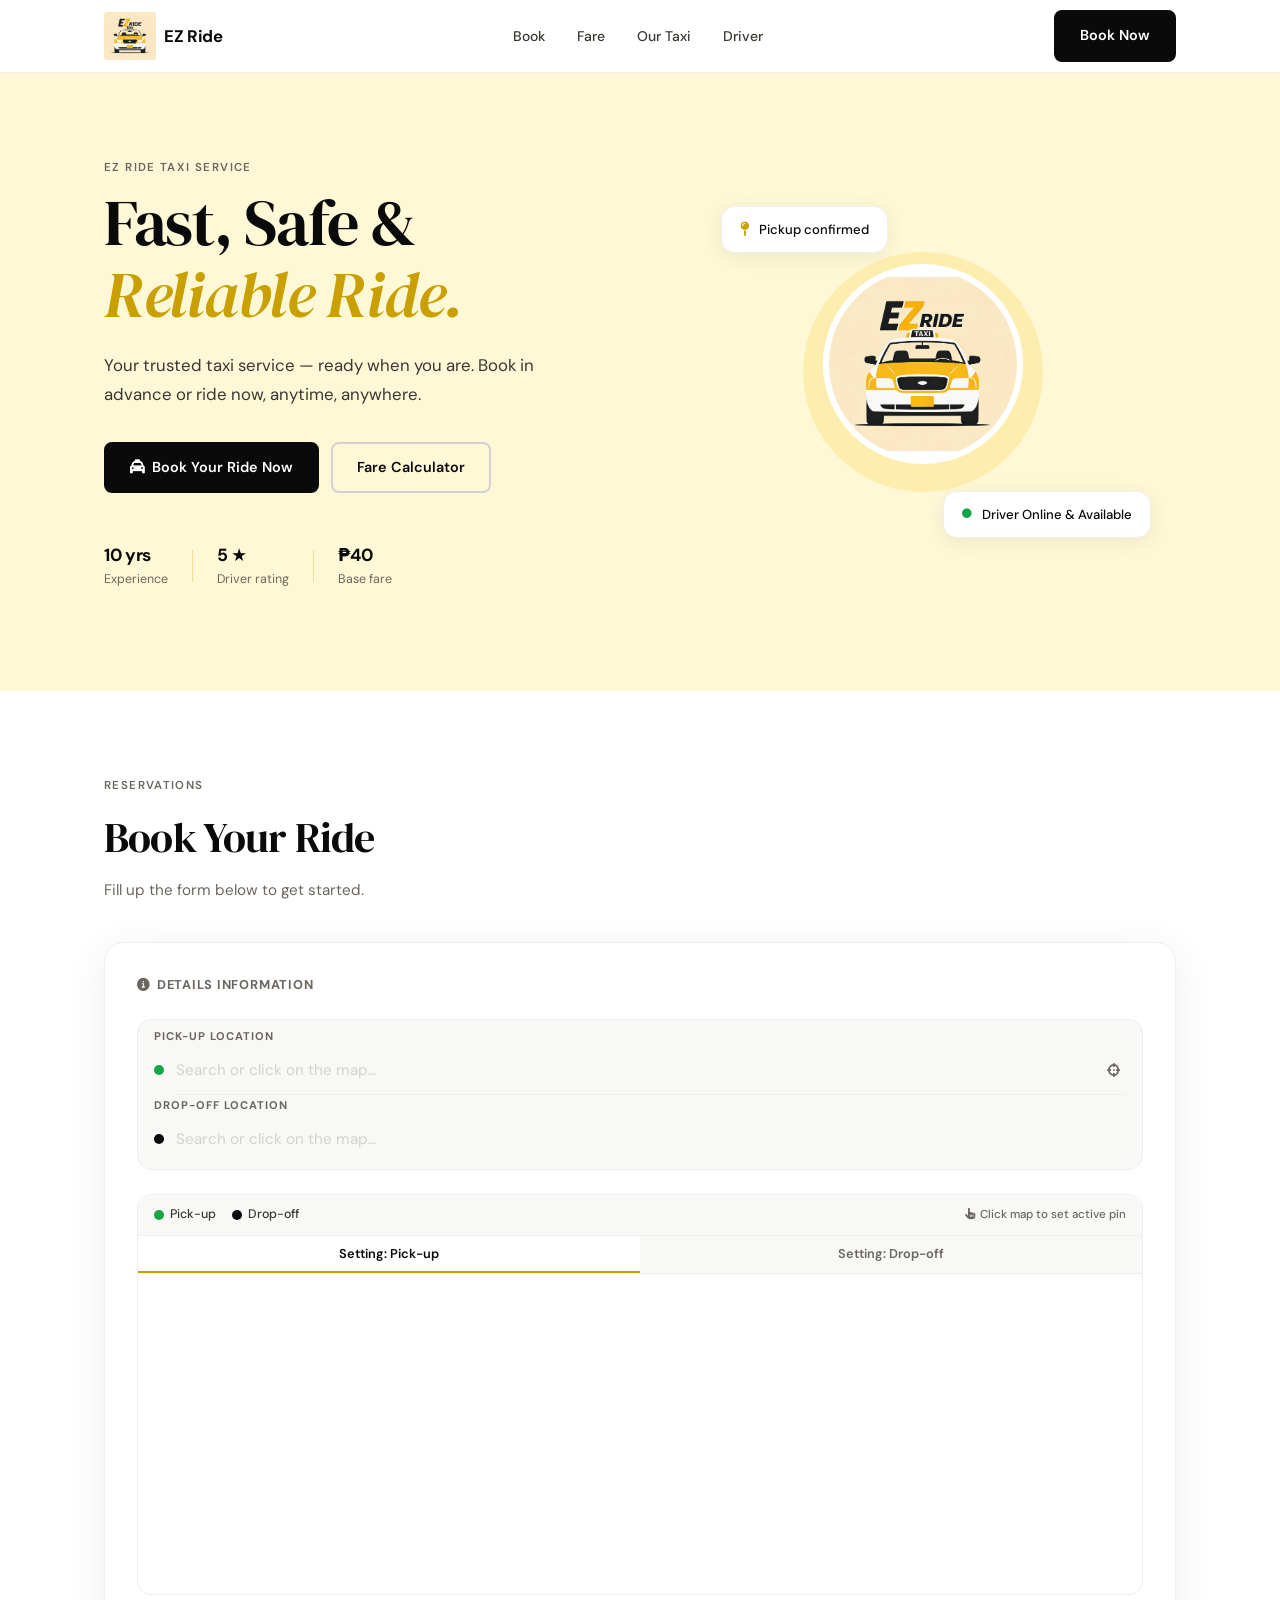
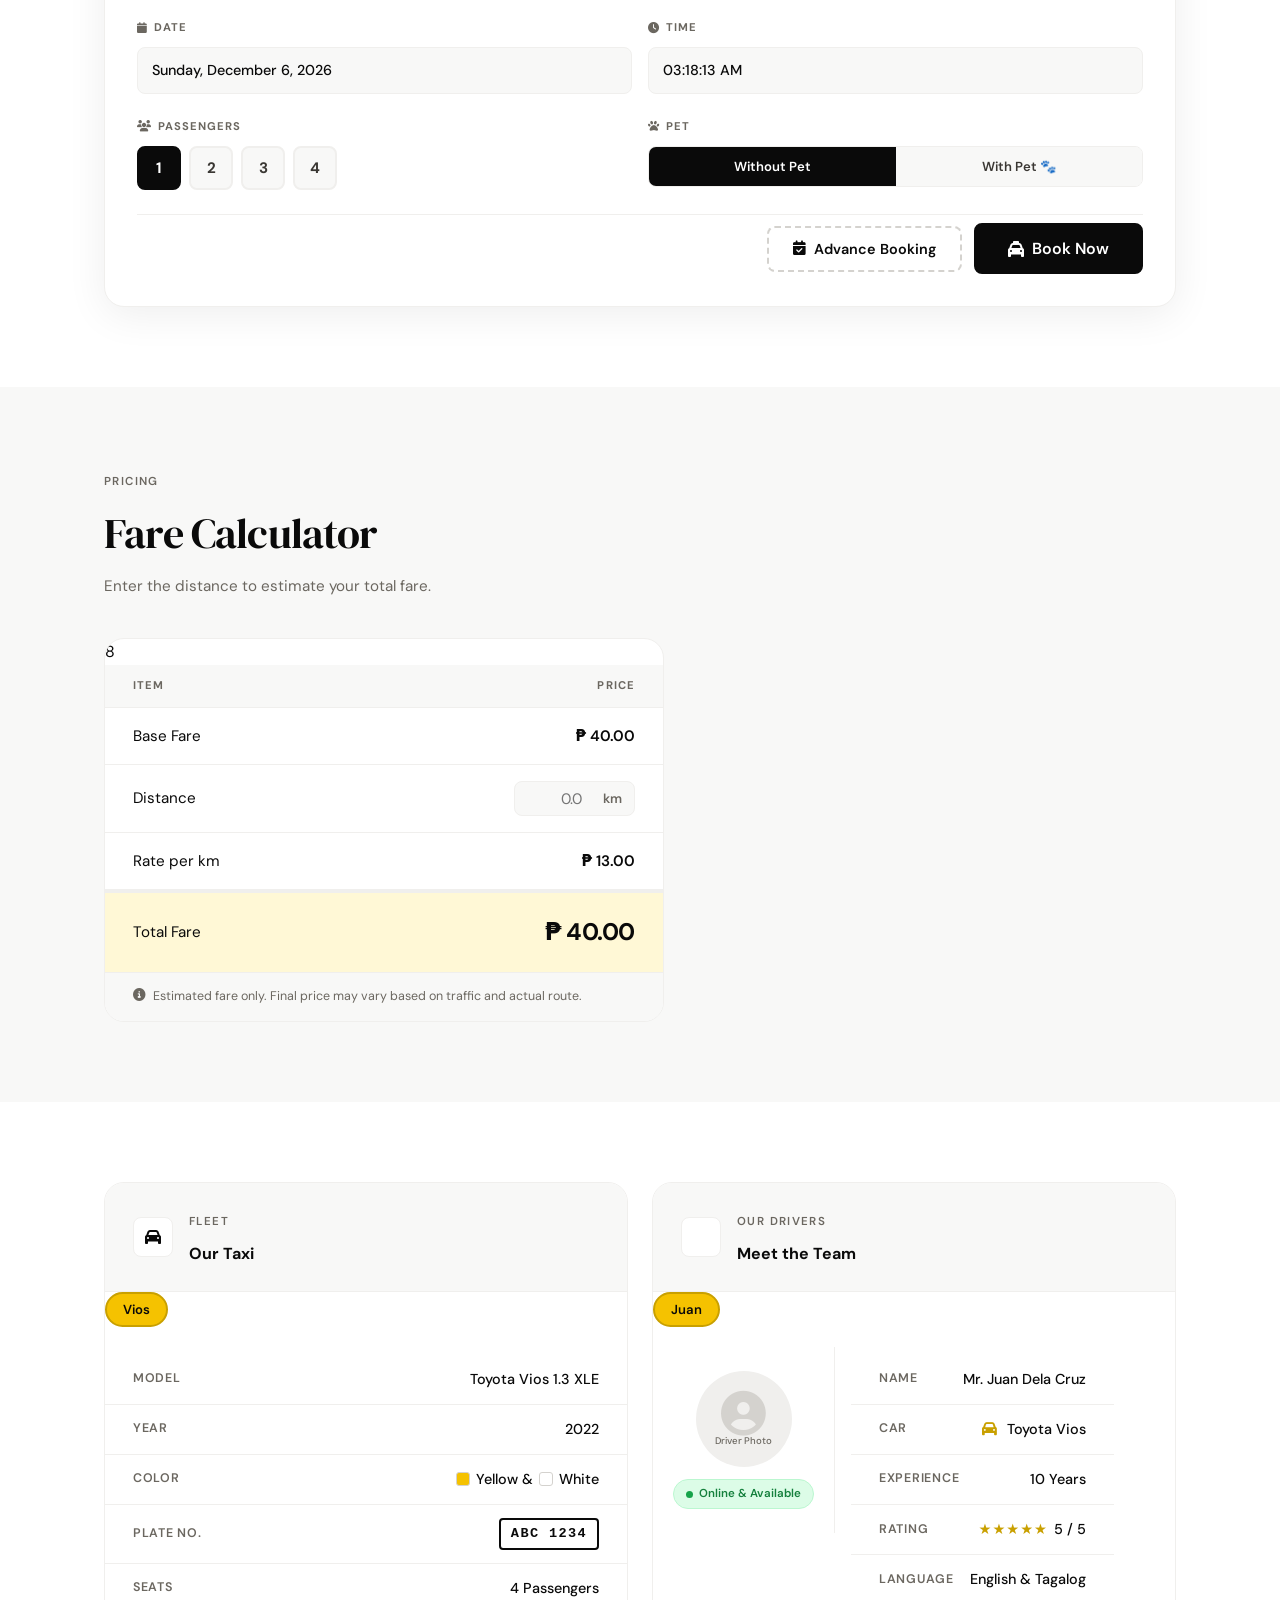
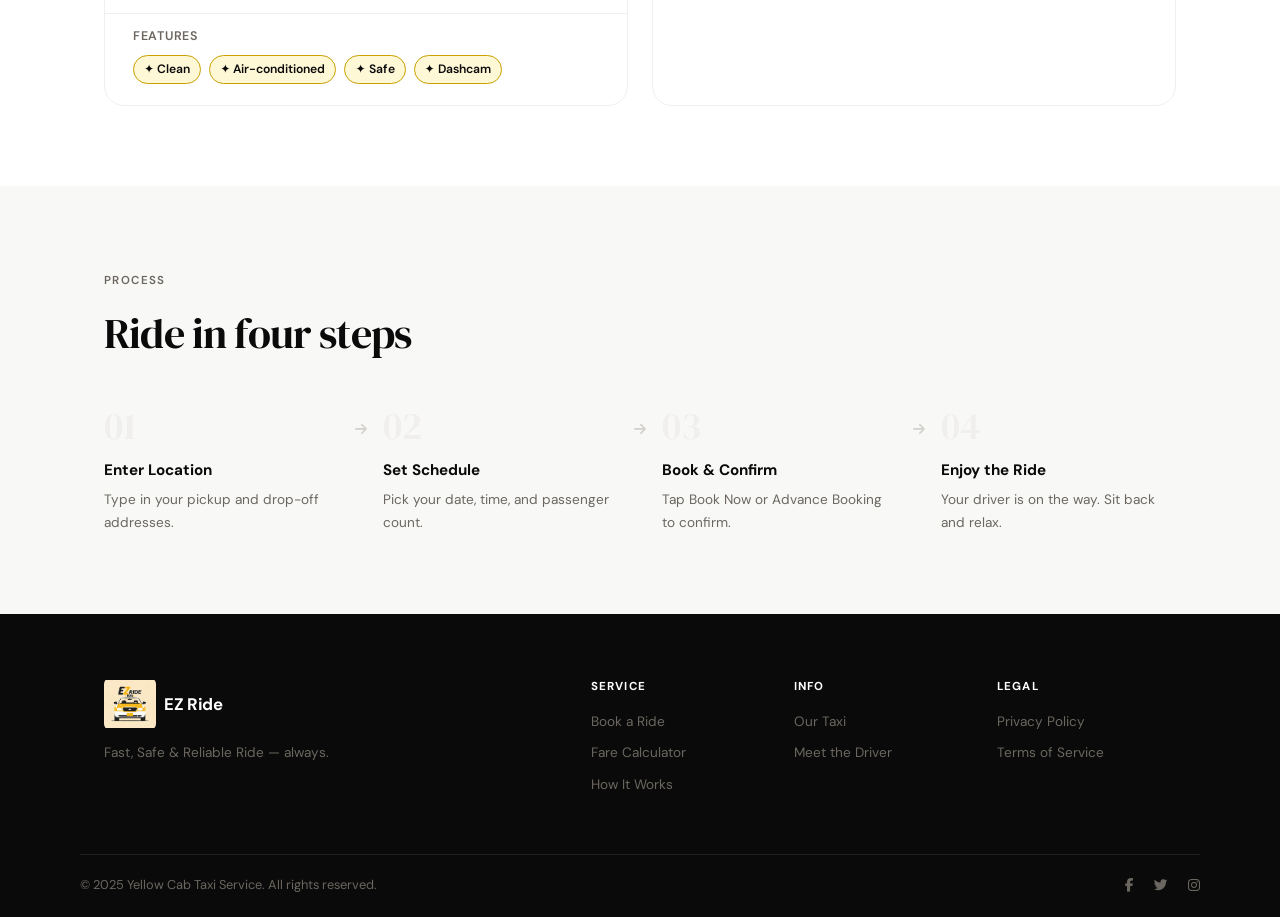
==== index.html @ b4e2dee8 "Initial Commit" ====
<!DOCTYPE html>
<html lang="en">

<head>
  <meta charset="UTF-8" />
  <meta name="viewport" content="width=device-width, initial-scale=1.0" />
  <title>EZ Ride Taxi — Fast, Safe & Reliable</title>
  <link rel="preconnect" href="https://fonts.googleapis.com">
  <link rel="preconnect" href="https://fonts.gstatic.com" crossorigin>
  <link
    href="https://fonts.googleapis.com/css2?family=DM+Sans:ital,opsz,wght@0,9..40,300;0,9..40,400;0,9..40,500;0,9..40,600;1,9..40,300&family=DM+Serif+Display:ital@0;1&display=swap"
    rel="stylesheet">
  <link rel="stylesheet" href="https://cdnjs.cloudflare.com/ajax/libs/font-awesome/6.4.0/css/all.min.css">
  <link rel="stylesheet" href="https://unpkg.com/leaflet@1.9.4/dist/leaflet.css" />
  <link rel="stylesheet" href="style.css">
</head>

<body>

  <!-- NAV -->
  <nav>
    <div class="container nav-wrapper">
      <a href="#" class="logo">
        <img src="logo.jfif" alt="EZ Ride Logo" class="logo-img" />
        EZ Ride
      </a>
      <div class="nav-center">
        <a href="#book">Book</a>
        <a href="#fare">Fare</a>
        <a href="#taxi-info">Our Taxi</a>
        <a href="#driver">Driver</a>
      </div>
      <div class="nav-right">
        <a href="#book" class="cta-btn desktop-only">Book Now</a>
        <button class="hamburger" id="hamburger" aria-label="Open menu">
          <span></span><span></span><span></span>
        </button>
      </div>
    </div>
    <!-- Mobile menu -->
    <div class="mobile-menu" id="mobile-menu">
      <a href="#book" class="mobile-link">Book</a>
      <a href="#fare" class="mobile-link">Fare</a>
      <a href="#taxi-info" class="mobile-link">Our Taxi</a>
      <a href="#driver" class="mobile-link">Driver</a>
      <div class="mobile-menu-actions">
        <a href="#book" class="cta-btn" style="justify-content:center;">Book Now</a>
      </div>
    </div>
  </nav>

  <!-- HERO -->
  <section class="hero">
    <div class="container hero-inner">
      <div class="hero-text">
        <span class="eyebrow">EZ Ride Taxi Service</span>
        <h1>Fast, Safe &amp;<br><em>Reliable Ride.</em></h1>
        <p>Your trusted taxi service — ready when you are. Book in advance or ride now, anytime, anywhere.</p>
        <div class="hero-actions">
          <a href="#book" class="cta-btn"><i class="fas fa-taxi"></i> Book Your Ride Now</a>
          <a href="#fare" class="ghost-btn">Fare Calculator</a>
        </div>
        <div class="hero-stats">
          <div class="stat"><span>10 yrs</span>
            <p>Experience</p>
          </div>
          <div class="stat-divider"></div>
          <div class="stat"><span>5 ★</span>
            <p>Driver rating</p>
          </div>
          <div class="stat-divider"></div>
          <div class="stat"><span>₱40</span>
            <p>Base fare</p>
          </div>
        </div>
      </div>
      <div class="hero-visual" aria-hidden="true">
        <div class="visual-card vc1">
          <i class="fas fa-map-pin"></i>
          <span>Pickup confirmed</span>
        </div>
        <div class="visual-orb"></div>
        <div class="visual-taxi"><img src="logo.jfif" alt="EZ Ride" class="hero-logo-img" /></div>
        <div class="visual-card vc2">
          <i class="fas fa-circle status-online"></i>
          <span>Driver Online &amp; Available</span>
        </div>
      </div>
    </div>
  </section>

  <!-- BOOKING -->
  <section class="booking" id="book">
    <div class="container">
      <div class="section-header">
        <span class="eyebrow">Reservations</span>
        <h2>Book Your Ride</h2>
        <p class="section-sub">Fill up the form below to get started.</p>
      </div>

      <div class="booking-card">
        <div class="booking-form">

          <!-- Location block -->
          <div class="form-block-title"><i class="fas fa-circle-info"></i> Details Information</div>

          <div class="location-inputs">
            <div class="field-group">
              <label>Pick-up Location</label>
              <div class="input-row">
                <span class="dot dot-green"></span>
                <input type="text" id="pickup-input" placeholder="Search or click on the map…" autocomplete="off" />
                <button class="locate-btn" id="locate-me" title="Use my location"><i
                    class="fas fa-crosshairs"></i></button>
              </div>
              <div class="autocomplete-list" id="pickup-suggestions"></div>
            </div>
            <div class="route-line"></div>
            <div class="field-group">
              <label>Drop-off Location</label>
              <div class="input-row">
                <span class="dot dot-black"></span>
                <input type="text" id="dropoff-input" placeholder="Search or click on the map…" autocomplete="off" />
              </div>
              <div class="autocomplete-list" id="dropoff-suggestions"></div>
            </div>
          </div>

          <!-- MAP -->
          <div class="map-wrapper">
            <div class="map-legend">
              <span class="legend-item"><span class="dot dot-green"></span> Pick-up</span>
              <span class="legend-item"><span class="dot dot-black"></span> Drop-off</span>
              <span class="map-hint"><i class="fas fa-hand-pointer"></i> Click map to set active pin</span>
            </div>
            <div class="map-mode-toggle">
              <button class="map-mode active" id="mode-pickup">Setting: Pick-up</button>
              <button class="map-mode" id="mode-dropoff">Setting: Drop-off</button>
            </div>
            <div id="booking-map"></div>
          </div>

          <!-- Date / Time — auto-filled -->
          <div class="form-row">
            <div class="field-group standalone">
              <label><i class="fas fa-calendar"></i> Date</label>
              <div class="datetime-display" id="auto-date">—</div>
            </div>
            <div class="field-group standalone">
              <label><i class="fas fa-clock"></i> Time</label>
              <div class="datetime-display" id="auto-time">—</div>
            </div>
          </div>

          <!-- Passengers & Pet -->
          <div class="form-row">
            <div class="field-group standalone">
              <label><i class="fas fa-users"></i> Passengers</label>
              <div class="passenger-selector">
                <button class="pax-btn active" data-pax="1">1</button>
                <button class="pax-btn" data-pax="2">2</button>
                <button class="pax-btn" data-pax="3">3</button>
                <button class="pax-btn" data-pax="4">4</button>
              </div>
            </div>
            <div class="field-group standalone">
              <label><i class="fas fa-paw"></i> Pet</label>
              <div class="pet-toggle-row">
                <button class="pet-btn active" id="no-pet">Without Pet</button>
                <button class="pet-btn" id="with-pet">With Pet 🐾</button>
              </div>
            </div>
          </div>

          <!-- Actions -->
          <div class="booking-actions">
            <button class="ghost-btn advance-btn"><i class="fas fa-calendar-check"></i> Advance Booking</button>
            <button class="cta-btn cta-wide"><i class="fas fa-taxi"></i> Book Now</button>
          </div>

        </div>
      </div>
    </div>
  </section>

  <!-- FARE CALCULATOR -->
  <section class="fare-section" id="fare">
    <div class="container">
      <div class="section-header">
        <span class="eyebrow">Pricing</span>
        <h2>Fare Calculator</h2>
        <p class="section-sub">Enter the distance to estimate your total fare.</p>
      </div>

      <div class="fare-card">8
        <div class="fare-table">
          <div class="fare-row fare-row-head">
            <span>Item</span>
            <span>Price</span>
          </div>
          <div class="fare-row">
            <span>Base Fare</span>
            <span class="fare-val">₱ 40.00</span>
          </div>
          <div class="fare-row fare-row-input">
            <span>Distance</span>
            <div class="km-input-wrap">
              <input type="number" id="km-input" min="0" step="0.1" placeholder="0.0" />
              <span class="km-label">km</span>
            </div>
          </div>
          <div class="fare-row">
            <span>Rate per km</span>
            <span class="fare-val">₱ 13.00</span>
          </div>
          <div class="fare-divider"></div>
          <div class="fare-row fare-total-row">
            <span>Total Fare</span>
            <span class="fare-total" id="total-fare">₱ 40.00</span>
          </div>
        </div>
        <div class="fare-note">
          <i class="fas fa-circle-info"></i>
          Estimated fare only. Final price may vary based on traffic and actual route.
        </div>
      </div>
    </div>
  </section>

  <!-- TAXI INFO + DRIVER -->
  <section class="taxi-info-section" id="taxi-info">
    <div class="container taxi-info-grid">

      <!-- Vehicle Details -->
      <div class="info-card">
        <div class="info-card-header">
          <div class="info-icon"><i class="fas fa-car"></i></div>
          <div>
            <span class="eyebrow">Fleet</span>
            <h3>Our Taxi</h3>
          </div>
        </div>

        <!-- Car Tabs -->
        <div class="driver-tabs">
          <button class="driver-tab active" data-car="0">Vios</button>
        </div>

        <!-- Car 1: Toyota Vios -->
        <div class="car-panel active" data-carpanel="0">
          <div class="info-list">
            <div class="info-item">
              <span class="info-label">Model</span>
              <span class="info-value">Toyota Vios 1.3 XLE</span>
            </div>
            <div class="info-item">
              <span class="info-label">Year</span>
              <span class="info-value">2022</span>
            </div>
            <div class="info-item">
              <span class="info-label">Color</span>
              <span class="info-value color-row">
                <span class="color-swatch swatch-yellow"></span>Yellow &amp;
                <span class="color-swatch swatch-white"></span>White
              </span>
            </div>
            <div class="info-item">
              <span class="info-label">Plate No.</span>
              <span class="info-value"><span class="plate-badge">ABC 1234</span></span>
            </div>
            <div class="info-item">
              <span class="info-label">Seats</span>
              <span class="info-value">4 Passengers</span>
            </div>
            <div class="info-item info-item-col">
              <span class="info-label">Features</span>
              <div class="tags-row">
                <span class="tag">✦ Clean</span>
                <span class="tag">✦ Air-conditioned</span>
                <span class="tag">✦ Safe</span>
                <span class="tag">✦ Dashcam</span>
              </div>
            </div>
          </div>
        </div>

      </div>

      <!-- Driver Info -->
      <div class="info-card driver-card" id="driver">
        <div class="info-card-header">
          <div class="info-icon"><i class="fas fa-steering-wheel"></i></div>
          <div>
            <span class="eyebrow">Our Drivers</span>
            <h3>Meet the Team</h3>
          </div>
        </div>

        <!-- Driver Tabs -->
        <div class="driver-tabs">
          <button class="driver-tab active" data-driver="0">Juan</button>
        </div>

        <!-- Driver 1: Juan Dela Cruz -->
        <div class="driver-body driver-panel active" data-panel="0">
          <div class="driver-photo-wrap">
            <div class="driver-photo-placeholder">
              <i class="fas fa-user-circle"></i>
              <span>Driver Photo</span>
            </div>
            <div class="driver-status-badge">
              <span class="status-dot"></span> Online &amp; Available
            </div>
          </div>
          <div class="info-list">
            <div class="info-item">
              <span class="info-label">Name</span>
              <span class="info-value">Mr. Juan Dela Cruz</span>
            </div>
            <div class="info-item">
              <span class="info-label">Car</span>
              <span class="info-value"><i class="fas fa-car" style="color:var(--yellow-d);margin-right:5px;"></i>Toyota
                Vios</span>
            </div>
            <div class="info-item">
              <span class="info-label">Experience</span>
              <span class="info-value">10 Years</span>
            </div>
            <div class="info-item">
              <span class="info-label">Rating</span>
              <span class="info-value"><span class="stars">★★★★★</span> 5 / 5</span>
            </div>
            <div class="info-item">
              <span class="info-label">Language</span>
              <span class="info-value">English &amp; Tagalog</span>
            </div>
          </div>
        </div>

      </div>

    </div>
  </section>

  <!-- HOW IT WORKS -->
  <section class="how-it-works" id="how">
    <div class="container">
      <div class="section-header">
        <span class="eyebrow">Process</span>
        <h2>Ride in four steps</h2>
      </div>
      <div class="steps">
        <div class="step">
          <div class="step-num">01</div>
          <h3>Enter Location</h3>
          <p>Type in your pickup and drop-off addresses.</p>
        </div>
        <div class="step-arrow"><i class="fas fa-arrow-right"></i></div>
        <div class="step">
          <div class="step-num">02</div>
          <h3>Set Schedule</h3>
          <p>Pick your date, time, and passenger count.</p>
        </div>
        <div class="step-arrow"><i class="fas fa-arrow-right"></i></div>
        <div class="step">
          <div class="step-num">03</div>
          <h3>Book &amp; Confirm</h3>
          <p>Tap Book Now or Advance Booking to confirm.</p>
        </div>
        <div class="step-arrow"><i class="fas fa-arrow-right"></i></div>
        <div class="step">
          <div class="step-num">04</div>
          <h3>Enjoy the Ride</h3>
          <p>Your driver is on the way. Sit back and relax.</p>
        </div>
      </div>
    </div>
  </section>

  <!-- FOOTER -->
  <footer>
    <div class="container footer-inner">
      <div class="footer-brand">
        <a href="#" class="logo">
          <img src="logo.jfif" alt="EZ Ride Logo" class="logo-img" />
          EZ Ride
        </a>
        <p>Fast, Safe &amp; Reliable Ride — always.</p>
      </div>
      <div class="footer-links">
        <div>
          <h5>Service</h5>
          <a href="#book">Book a Ride</a>
          <a href="#fare">Fare Calculator</a>
          <a href="#how">How It Works</a>
        </div>
        <div>
          <h5>Info</h5>
          <a href="#taxi-info">Our Taxi</a>
          <a href="#driver">Meet the Driver</a>
        </div>
        <div>
          <h5>Legal</h5>
          <a href="#">Privacy Policy</a>
          <a href="#">Terms of Service</a>
        </div>
      </div>
    </div>
    <div class="container footer-bottom">
      <p>© 2025 Yellow Cab Taxi Service. All rights reserved.</p>
      <div class="socials">
        <a href="#"><i class="fab fa-facebook-f"></i></a>
        <a href="#"><i class="fab fa-twitter"></i></a>
        <a href="#"><i class="fab fa-instagram"></i></a>
      </div>
    </div>
  </footer>

  <!-- ADVANCE BOOKING MODAL -->
  <div id="advance-modal" class="modal-overlay" aria-hidden="true">
    <div class="modal-card" role="dialog" aria-modal="true" aria-labelledby="advance-modal-title"
      style="max-width:420px;">
      <button class="modal-close" id="advance-modal-close" aria-label="Close"><i class="fas fa-times"></i></button>

      <div class="modal-header">
        <div class="modal-icon"><i class="fas fa-calendar-check"></i></div>
        <h2 id="advance-modal-title">Advance Booking</h2>
        <p>Choose your preferred date and time</p>
      </div>

      <div class="modal-body" style="gap:16px;">
        <div class="adv-field">
          <label class="adv-label"><i class="fas fa-calendar"></i> Date</label>
          <input type="date" id="adv-date" class="adv-input" />
        </div>
        <div class="adv-field">
          <label class="adv-label"><i class="fas fa-clock"></i> Time</label>
          <input type="time" id="adv-time" class="adv-input" />
        </div>
        <p class="modal-note" style="margin-top:4px;"><i class="fas fa-circle-info"></i> Our team will confirm your
          booking via call or message.</p>
      </div>

      <div style="display:flex;gap:10px;padding:0 28px 28px;">
        <button class="ghost-btn" id="advance-modal-cancel" style="flex:1;justify-content:center;">Cancel</button>
        <button class="cta-btn" id="advance-modal-confirm" style="flex:1;justify-content:center;"><i
            class="fas fa-check"></i> Confirm</button>
      </div>
    </div>
  </div>

  <!-- BOOKING CONFIRMATION MODAL -->
  <div id="booking-modal" class="modal-overlay" aria-hidden="true">
    <div class="modal-card" role="dialog" aria-modal="true" aria-labelledby="modal-title">
      <button class="modal-close" id="modal-close" aria-label="Close"><i class="fas fa-times"></i></button>

      <div class="modal-header">
        <div class="modal-icon"><i class="fas fa-taxi"></i></div>
        <h2 id="modal-title">Booking Confirmed! 🎉</h2>
        <p>Your driver is on the way</p>
      </div>

      <div class="modal-body">
        <div class="modal-route">
          <div class="modal-loc">
            <span class="dot dot-green"></span>
            <div>
              <span class="modal-loc-label">Pick-up</span>
              <span class="modal-loc-val" id="modal-pickup">—</span>
            </div>
          </div>
          <div class="modal-route-line"></div>
          <div class="modal-loc">
            <span class="dot dot-black"></span>
            <div>
              <span class="modal-loc-label">Drop-off</span>
              <span class="modal-loc-val" id="modal-dropoff">—</span>
            </div>
          </div>
        </div>

        <div class="modal-stats">
          <div class="modal-stat">
            <i class="fas fa-calendar"></i>
            <div>
              <span class="modal-stat-label">Date &amp; Time</span>
              <span class="modal-stat-val" id="modal-datetime">—</span>
            </div>
          </div>
          <div class="modal-stat">
            <i class="fas fa-road"></i>
            <div>
              <span class="modal-stat-label">Distance</span>
              <span class="modal-stat-val" id="modal-distance">—</span>
            </div>
          </div>
          <div class="modal-stat">
            <i class="fas fa-clock"></i>
            <div>
              <span class="modal-stat-label">Est. Duration</span>
              <span class="modal-stat-val" id="modal-duration">—</span>
            </div>
          </div>
        </div>

        <div class="modal-fare-box">
          <div class="modal-fare-breakdown">
            <div class="modal-fare-row">
              <span>Base Fare</span>
              <span>₱ 40.00</span>
            </div>
            <div class="modal-fare-row">
              <span>Distance Charge</span>
              <span id="modal-dist-charge">₱ 0.00</span>
            </div>
          </div>
          <div class="modal-fare-total-row">
            <span>Total Estimated Fare</span>
            <span id="modal-total">₱ 40.00</span>
          </div>
        </div>

        <!-- Driver Info -->
        <div class="modal-driver">
          <div class="modal-driver-photo">
            <i class="fas fa-user-circle"></i>
          </div>
          <div class="modal-driver-info">
            <span class="modal-driver-badge"><span class="status-dot"></span> On the way</span>
            <span class="modal-driver-name">Mr. Juan Dela Cruz</span>
            <span class="modal-driver-sub">
              <i class="fas fa-car"></i> Toyota Vios &nbsp;·&nbsp;
              <span class="plate-badge" style="font-size:0.72rem;padding:2px 7px;">ABC 1234</span>
            </span>
            <span class="modal-driver-sub"><span class="stars" style="font-size:0.8rem;">★★★★★</span> 5.0 &nbsp;·&nbsp;
              10 yrs experience</span>
          </div>
        </div>

        <!-- Payment Method -->
        <div class="payment-section">
          <span class="adv-label"><i class="fas fa-wallet"></i> Payment Method</span>
          <div class="payment-toggle">
            <button class="pay-btn active" id="pay-cash">
              <i class="fas fa-money-bill-wave"></i> Cash
            </button>
            <button class="pay-btn" id="pay-gcash">
              <p>GCash</p>
            </button>
          </div>

          <!-- Cash info -->
          <div class="payment-info" id="cash-info">
            <i class="fas fa-circle-info"></i>
            Please prepare the exact amount. Pay your driver upon arrival.
          </div>

          <!-- GCash QR -->
          <div class="payment-info gcash-info" id="gcash-info" style="display:none;">
            <div class="qr-wrapper">
              <div class="qr-header">
                <span class="qr-title">Scan to Pay</span>
              </div>
              <!-- Demo QR Code using QR Server API -->
              <img
                src="https://api.qrserver.com/v1/create-qr-code/?size=180x180&data=https://gcash.com/pay/ezride-demo&color=0d5bdd&bgcolor=ffffff&qzone=1"
                alt="GCash QR Code" class="qr-img" />
              <div class="qr-details">
                <span class="qr-name">EZ Ride Taxi</span>
                <span class="qr-number">09XX XXX XXXX</span>
                <span class="qr-amount" id="qr-amount">₱ 40.00</span>
              </div>
              <p class="qr-note">This is a demo QR code for presentation purposes only.</p>
            </div>
          </div>
        </div>

        <p class="modal-note"><i class="fas fa-circle-info"></i> Final fare may vary based on actual route and traffic
          conditions.</p>
      </div>

      <button class="cta-btn cta-wide modal-ok-btn" id="modal-ok">Got it, thanks! <i class="fas fa-check"></i></button>
    </div>
  </div>

  <script src="https://unpkg.com/leaflet@1.9.4/dist/leaflet.js"></script>
  <script src="script.js"></script>
</body>

</html>
---- style.css ----
/* ===========================
   RESET & BASE
   =========================== */
*, *::before, *::after {
  box-sizing: border-box;
  margin: 0;
  padding: 0;
}

:root {
  --black:    #0a0a0a;
  --white:    #ffffff;
  --yellow:   #f5c200;
  --yellow-l: #fff8d6;
  --yellow-d: #c9a000;
  --gray-50:  #f8f8f7;
  --gray-100: #f0efed;
  --gray-300: #d4d2ce;
  --gray-500: #6b6760;
  --gray-700: #3a3733;
  --green:    #16a34a;

  --radius-sm: 8px;
  --radius-md: 14px;
  --radius-lg: 20px;

  --font-display: 'DM Serif Display', Georgia, serif;
  --font-body:    'DM Sans', system-ui, sans-serif;
}

html { scroll-behavior: smooth; }

body {
  font-family: var(--font-body);
  background: var(--white);
  color: var(--black);
  line-height: 1.6;
  font-size: 16px;
  -webkit-font-smoothing: antialiased;
}

.container {
  max-width: 1120px;
  margin: 0 auto;
  padding: 0 24px;
}

a { text-decoration: none; }

/* ===========================
   SHARED
   =========================== */
.eyebrow {
  display: inline-block;
  font-size: 0.72rem;
  font-weight: 600;
  letter-spacing: 0.12em;
  text-transform: uppercase;
  color: var(--gray-500);
  margin-bottom: 10px;
}

.section-header {
  margin-bottom: 40px;
}
.section-header h2 {
  font-family: var(--font-display);
  font-size: clamp(1.8rem, 3.5vw, 2.6rem);
  font-weight: 400;
  letter-spacing: -0.02em;
  color: var(--black);
}
.section-sub {
  font-size: 0.95rem;
  color: var(--gray-500);
  margin-top: 6px;
}

/* ===========================
   BUTTONS
   =========================== */
.cta-btn {
  display: inline-flex;
  align-items: center;
  gap: 8px;
  padding: 12px 24px;
  background: var(--black);
  color: var(--white);
  border: 2px solid var(--black);
  border-radius: var(--radius-sm);
  font-family: var(--font-body);
  font-size: 0.9rem;
  font-weight: 600;
  cursor: pointer;
  transition: background 0.2s, color 0.2s, transform 0.15s;
  text-decoration: none;
}
.cta-btn:hover {
  background: var(--yellow);
  border-color: var(--yellow);
  color: var(--black);
  transform: translateY(-1px);
}

.ghost-btn {
  display: inline-flex;
  align-items: center;
  gap: 8px;
  padding: 12px 24px;
  background: transparent;
  color: var(--black);
  border: 2px solid var(--gray-300);
  border-radius: var(--radius-sm);
  font-family: var(--font-body);
  font-size: 0.9rem;
  font-weight: 600;
  cursor: pointer;
  transition: border-color 0.2s, transform 0.15s, background 0.2s;
  text-decoration: none;
}
.ghost-btn:hover {
  border-color: var(--black);
  background: var(--gray-50);
  transform: translateY(-1px);
}

.link-btn {
  color: var(--gray-700);
  font-size: 0.9rem;
  font-weight: 500;
  transition: color 0.2s;
  text-decoration: none;
}
.link-btn:hover { color: var(--black); }

/* ===========================
   NAV
   =========================== */
nav {
  position: sticky;
  top: 0;
  z-index: 100;
  background: rgba(255,255,255,0.94);
  backdrop-filter: blur(12px);
  -webkit-backdrop-filter: blur(12px);
  border-bottom: 1px solid var(--gray-100);
}

.nav-wrapper {
  display: flex;
  align-items: center;
  justify-content: space-between;
  height: 72px;
}

.logo {
  display: flex;
  align-items: center;
  gap: 8px;
  font-family: var(--font-body);
  font-size: 1.05rem;
  font-weight: 700;
  color: var(--black);
  letter-spacing: -0.02em;
  text-decoration: none;
}
.hero-logo-img {
  width: 170px;
  height: 170px;
  object-fit: contain;
  border-radius: 50%;
  background: #fff;
  padding: 6px;
}
@media (min-width: 900px) {
  .hero-logo-img {
    width: 200px;
    height: 200px;
  }
}
.logo-img {
  width: 52px;
  height: 52px;
  object-fit: contain;
  border-radius: 6px;
}
.logo-cab { font-size: 1.3rem; line-height: 1; }

.nav-center {
  display: none;
  gap: 32px;
}
@media (min-width: 768px) { .nav-center { display: flex; } }

.nav-center a {
  color: var(--gray-700);
  font-size: 0.875rem;
  font-weight: 500;
  transition: color 0.2s;
  text-decoration: none;
}
.nav-center a:hover { color: var(--black); }

.nav-right {
  display: flex;
  align-items: center;
  gap: 16px;
}

/* Hide desktop-only links on small screens */
@media (max-width: 767px) {
  .desktop-only { display: none; }
}

/* Hamburger button */
.hamburger {
  display: none;
  flex-direction: column;
  justify-content: center;
  align-items: center;
  gap: 5px;
  width: 40px;
  height: 40px;
  background: transparent;
  border: 1px solid var(--gray-100);
  border-radius: var(--radius-sm);
  cursor: pointer;
  padding: 0;
  transition: background 0.2s;
}
.hamburger:hover { background: var(--gray-50); }
.hamburger span {
  display: block;
  width: 20px;
  height: 2px;
  background: var(--black);
  border-radius: 2px;
  transition: transform 0.25s, opacity 0.25s;
  transform-origin: center;
}
/* X state */
.hamburger.open span:nth-child(1) { transform: translateY(7px) rotate(45deg); }
.hamburger.open span:nth-child(2) { opacity: 0; transform: scaleX(0); }
.hamburger.open span:nth-child(3) { transform: translateY(-7px) rotate(-45deg); }

@media (max-width: 767px) { .hamburger { display: flex; } }

/* Mobile menu dropdown */
.mobile-menu {
  display: none;
  flex-direction: column;
  background: var(--white);
  border-top: 1px solid var(--gray-100);
  padding: 8px 0 16px;
  box-shadow: 0 8px 24px rgba(0,0,0,0.08);
}
.mobile-menu.open { display: flex; }

.mobile-link {
  padding: 14px 24px;
  font-size: 1rem;
  font-weight: 500;
  color: var(--gray-700);
  text-decoration: none;
  border-bottom: 1px solid var(--gray-100);
  transition: background 0.15s, color 0.15s;
}
.mobile-link:last-of-type { border-bottom: none; }
.mobile-link:hover { background: var(--gray-50); color: var(--black); }

.mobile-menu-actions {
  display: flex;
  flex-direction: column;
  gap: 10px;
  padding: 16px 24px 0;
}

/* ===========================
   HERO
   =========================== */
.hero {
  background: var(--yellow-l);
  padding: 80px 0 100px;
  overflow: hidden;
}

.hero-inner {
  display: grid;
  grid-template-columns: 1fr;
  gap: 60px;
  align-items: center;
}
@media (min-width: 900px) { .hero-inner { grid-template-columns: 1fr 1fr; } }

.hero-text h1 {
  font-family: var(--font-display);
  font-size: clamp(2.4rem, 5vw, 4rem);
  font-weight: 400;
  line-height: 1.12;
  color: var(--black);
  margin-bottom: 20px;
  letter-spacing: -0.02em;
}
.hero-text h1 em {
  font-style: italic;
  color: var(--yellow-d);
}

.hero-text p {
  font-size: 1.05rem;
  color: var(--gray-700);
  max-width: 440px;
  margin-bottom: 32px;
  line-height: 1.75;
}

.hero-actions {
  display: flex;
  gap: 12px;
  flex-wrap: wrap;
  margin-bottom: 48px;
}

.hero-stats {
  display: flex;
  align-items: center;
  gap: 24px;
}
.stat span {
  display: block;
  font-size: 1.1rem;
  font-weight: 700;
  color: var(--black);
  letter-spacing: -0.02em;
}
.stat p { font-size: 0.78rem; color: var(--gray-500); margin: 0; }
.stat-divider { width: 1px; height: 32px; background: var(--yellow-d); opacity: 0.3; }

/* Hero visual */
.hero-visual {
  display: flex;
  align-items: center;
  justify-content: center;
  position: relative;
  height: 220px;
  margin-top: 16px;
}
@media (min-width: 900px) {
  .hero-visual {
    display: block;
    height: 380px;
    margin-top: 0;
  }
}

/* Hide the floating cards on mobile, show on desktop */
.visual-card {
  display: none;
}
@media (min-width: 900px) {
  .visual-card {
    display: flex;
    position: absolute;
    background: var(--white);
    border: 1px solid var(--gray-100);
    border-radius: var(--radius-md);
    padding: 12px 18px;
    align-items: center;
    gap: 10px;
    font-size: 0.82rem;
    font-weight: 500;
    color: var(--black);
    box-shadow: 0 4px 20px rgba(0,0,0,0.07);
    animation: float 3s ease-in-out infinite alternate;
  }
}

.visual-orb {
  position: absolute;
  top: 50%; left: 50%;
  transform: translate(-50%, -50%);
  width: 200px; height: 200px;
  background: var(--yellow);
  opacity: 0.18;
  border-radius: 50%;
}
@media (min-width: 900px) {
  .visual-orb { width: 240px; height: 240px; }
}

.visual-taxi {
  position: absolute;
  top: 50%; left: 50%;
  transform: translate(-50%, -50%);
  font-size: 6rem;
  line-height: 1;
  z-index: 1;
}
.visual-card i { color: var(--yellow-d); font-size: 0.9rem; }
.status-online { color: var(--green) !important; font-size: 0.6rem !important; }

.vc1 { top: 24px; left: 10%; animation-delay: 0s; }
.vc2 { bottom: 24px; right: 5%; animation-delay: 1.5s; }

@keyframes float {
  from { transform: translateY(0); }
  to   { transform: translateY(-10px); }
}

/* ===========================
   BOOKING
   =========================== */
.booking { padding: 80px 0; }

.booking-card {
  background: var(--white);
  border: 1px solid var(--gray-100);
  border-radius: var(--radius-lg);
  box-shadow: 0 8px 40px rgba(0,0,0,0.07);
  overflow: hidden;
}

.booking-form {
  padding: 32px;
  display: flex;
  flex-direction: column;
  gap: 24px;
}

.form-block-title {
  font-size: 0.8rem;
  font-weight: 700;
  letter-spacing: 0.06em;
  text-transform: uppercase;
  color: var(--gray-500);
  display: flex;
  align-items: center;
  gap: 6px;
}

/* Location grouped input */
.location-inputs {
  background: var(--gray-50);
  border: 1px solid var(--gray-100);
  border-radius: var(--radius-md);
  padding: 8px 16px;
}

.field-group label {
  display: flex;
  align-items: center;
  gap: 6px;
  font-size: 0.7rem;
  font-weight: 700;
  letter-spacing: 0.09em;
  text-transform: uppercase;
  color: var(--gray-500);
  margin-bottom: 2px;
}

.input-row {
  display: flex;
  align-items: center;
  gap: 12px;
}

.dot {
  width: 10px; height: 10px;
  border-radius: 50%;
  flex-shrink: 0;
}
.dot-green  { background: var(--green); }
.dot-black  { background: var(--black); }

.location-inputs input {
  width: 100%;
  background: transparent;
  border: none;
  outline: none;
  font-family: var(--font-body);
  font-size: 0.95rem;
  color: var(--black);
  padding: 12px 0;
}
.location-inputs input::placeholder { color: var(--gray-300); }

.route-line {
  height: 1px;
  background: var(--gray-100);
  margin: 2px 0 2px 22px;
}

/* Locate me button */
.locate-btn {
  background: transparent;
  border: none;
  color: var(--gray-500);
  cursor: pointer;
  padding: 6px;
  border-radius: var(--radius-sm);
  transition: color 0.2s, background 0.2s;
  flex-shrink: 0;
}
.locate-btn:hover { color: var(--black); background: var(--gray-100); }

/* Autocomplete */
.autocomplete-list {
  position: relative;
  z-index: 999;
}
.autocomplete-list .suggestion {
  padding: 10px 16px 10px 36px;
  font-size: 0.85rem;
  color: var(--black);
  cursor: pointer;
  border-top: 1px solid var(--gray-100);
  background: var(--white);
  transition: background 0.15s;
}
.autocomplete-list .suggestion:hover { background: var(--yellow-l); }
.autocomplete-list .suggestion i {
  margin-right: 8px;
  color: var(--gray-500);
}

/* Map wrapper */
.map-wrapper {
  border: 1px solid var(--gray-100);
  border-radius: var(--radius-md);
  overflow: hidden;
}

.map-legend {
  display: flex;
  align-items: center;
  gap: 16px;
  padding: 10px 16px;
  background: var(--gray-50);
  border-bottom: 1px solid var(--gray-100);
  font-size: 0.78rem;
  font-weight: 500;
  color: var(--gray-700);
  flex-wrap: wrap;
}
.legend-item {
  display: flex;
  align-items: center;
  gap: 6px;
}
.map-hint {
  margin-left: auto;
  font-size: 0.72rem;
  color: var(--gray-500);
  display: flex;
  align-items: center;
  gap: 5px;
}

.map-mode-toggle {
  display: flex;
  background: var(--gray-50);
  border-bottom: 1px solid var(--gray-100);
}
.map-mode {
  flex: 1;
  padding: 9px 12px;
  border: none;
  background: transparent;
  font-family: var(--font-body);
  font-size: 0.8rem;
  font-weight: 600;
  color: var(--gray-500);
  cursor: pointer;
  transition: all 0.2s;
  border-bottom: 2px solid transparent;
}
.map-mode.active {
  color: var(--black);
  border-bottom-color: var(--yellow-d);
  background: var(--white);
}

#booking-map {
  height: 320px;
  width: 100%;
}

/* Leaflet popup tweak */
.leaflet-popup-content-wrapper {
  border-radius: var(--radius-sm) !important;
  font-family: var(--font-body) !important;
  font-size: 0.82rem !important;
  box-shadow: 0 4px 20px rgba(0,0,0,0.12) !important;
}
.leaflet-popup-tip { display: none; }

/* Form row (date/time, passengers) */
.form-row {
  display: grid;
  grid-template-columns: 1fr 1fr;
  gap: 16px;
}
@media (max-width: 560px) { .form-row { grid-template-columns: 1fr; } }

.field-group.standalone {
  display: flex;
  flex-direction: column;
  gap: 8px;
}
.field-group.standalone label {
  font-size: 0.7rem;
  font-weight: 700;
  letter-spacing: 0.09em;
  text-transform: uppercase;
  color: var(--gray-500);
  display: flex;
  align-items: center;
  gap: 6px;
}
.field-group.standalone input {
  padding: 11px 14px;
  border: 1px solid var(--gray-100);
  border-radius: var(--radius-sm);
  font-family: var(--font-body);
  font-size: 0.9rem;
  color: var(--black);
  background: var(--gray-50);
  outline: none;
  transition: border-color 0.2s, box-shadow 0.2s;
}
.field-group.standalone input:focus {
  border-color: var(--yellow-d);
  box-shadow: 0 0 0 3px rgba(245,194,0,0.15);
}

/* Time + AM/PM */
.time-row {
  display: flex;
  gap: 8px;
  align-items: center;
}
.time-row input { flex: 1; }

.ampm-toggle {
  display: flex;
  border: 1px solid var(--gray-100);
  border-radius: var(--radius-sm);
  overflow: hidden;
}
.ampm {
  padding: 11px 12px;
  border: none;
  background: var(--gray-50);
  color: var(--gray-500);
  font-family: var(--font-body);
  font-size: 0.78rem;
  font-weight: 600;
  cursor: pointer;
  transition: background 0.2s, color 0.2s;
}
.ampm.active {
  background: var(--black);
  color: var(--white);
}

/* Passenger selector */
.passenger-selector {
  display: flex;
  gap: 8px;
}
.pax-btn {
  width: 44px; height: 44px;
  border: 2px solid var(--gray-100);
  border-radius: var(--radius-sm);
  background: var(--gray-50);
  color: var(--gray-700);
  font-family: var(--font-body);
  font-weight: 700;
  font-size: 0.95rem;
  cursor: pointer;
  transition: all 0.2s;
}
.pax-btn:hover { border-color: var(--yellow-d); }
.pax-btn.active {
  background: var(--black);
  border-color: var(--black);
  color: var(--white);
}

/* Pet toggle */
.pet-toggle-row {
  display: flex;
  border: 1px solid var(--gray-100);
  border-radius: var(--radius-sm);
  overflow: hidden;
}
.pet-btn {
  flex: 1;
  padding: 11px 12px;
  border: none;
  background: var(--gray-50);
  color: var(--gray-700);
  font-family: var(--font-body);
  font-size: 0.82rem;
  font-weight: 600;
  cursor: pointer;
  transition: background 0.2s, color 0.2s;
  white-space: nowrap;
}
.pet-btn.active {
  background: var(--black);
  color: var(--white);
}

/* Booking actions */
.booking-actions {
  display: flex;
  flex-direction: column;
  gap: 12px;
  padding-top: 8px;
  border-top: 1px solid var(--gray-100);
}
@media (min-width: 560px) {
  .booking-actions {
    flex-direction: row;
    justify-content: flex-end;
    align-items: center;
  }
}
.advance-btn { border-style: dashed; }
.cta-wide { padding: 13px 32px; font-size: 1rem; }

/* ===========================
   FARE CALCULATOR
   =========================== */
.fare-section {
  background: var(--gray-50);
  padding: 80px 0;
}

.fare-card {
  background: var(--white);
  border: 1px solid var(--gray-100);
  border-radius: var(--radius-lg);
  overflow: hidden;
  max-width: 560px;
}

.fare-table { padding: 0; }

.fare-row {
  display: flex;
  justify-content: space-between;
  align-items: center;
  padding: 16px 28px;
  border-bottom: 1px solid var(--gray-100);
  font-size: 0.95rem;
  color: var(--black);
}
.fare-row:last-child { border-bottom: none; }

.fare-row-head {
  background: var(--gray-50);
  font-size: 0.7rem;
  font-weight: 700;
  letter-spacing: 0.1em;
  text-transform: uppercase;
  color: var(--gray-500);
  padding: 12px 28px;
}

.fare-val { font-weight: 600; color: var(--black); }

.fare-row-input { gap: 16px; }

.km-input-wrap {
  display: flex;
  align-items: center;
  gap: 6px;
  border: 1px solid var(--gray-100);
  border-radius: var(--radius-sm);
  padding: 6px 12px;
  background: var(--gray-50);
}
.km-input-wrap input {
  width: 70px;
  border: none;
  background: transparent;
  font-family: var(--font-body);
  font-size: 0.95rem;
  color: var(--black);
  outline: none;
  text-align: right;
}
.km-label { font-size: 0.82rem; font-weight: 600; color: var(--gray-500); }

.fare-divider { height: 3px; background: var(--gray-100); }

.fare-total-row {
  padding: 20px 28px;
  background: var(--yellow-l);
}
.fare-total {
  font-size: 1.5rem;
  font-weight: 700;
  color: var(--black);
  letter-spacing: -0.02em;
}

.fare-note {
  padding: 14px 28px;
  font-size: 0.78rem;
  color: var(--gray-500);
  display: flex;
  align-items: flex-start;
  gap: 8px;
  background: var(--gray-50);
  border-top: 1px solid var(--gray-100);
}
.fare-note i { margin-top: 2px; flex-shrink: 0; }

/* ===========================
   TAXI INFO + DRIVER
   =========================== */
.taxi-info-section { padding: 80px 0; }

.taxi-info-grid {
  display: grid;
  grid-template-columns: 1fr;
  gap: 24px;
}
@media (min-width: 768px) { .taxi-info-grid { grid-template-columns: 1fr 1fr; } }

.info-card {
  background: var(--white);
  border: 1px solid var(--gray-100);
  border-radius: var(--radius-lg);
  overflow: hidden;
}

.info-card-header {
  display: flex;
  align-items: center;
  gap: 16px;
  padding: 24px 28px;
  border-bottom: 1px solid var(--gray-100);
  background: var(--gray-50);
}
.info-icon {
  width: 40px; height: 40px;
  display: flex; align-items: center; justify-content: center;
  border: 1px solid var(--gray-100);
  border-radius: var(--radius-sm);
  background: var(--white);
  font-size: 1rem;
  color: var(--black);
  flex-shrink: 0;
}
.info-card-header h3 {
  font-size: 1rem;
  font-weight: 700;
  color: var(--black);
  margin: 0;
}

.info-list { padding: 8px 0; }

.info-item {
  display: flex;
  align-items: center;
  justify-content: space-between;
  gap: 16px;
  padding: 13px 28px;
  border-bottom: 1px solid var(--gray-100);
}
.info-item:last-child { border-bottom: none; }
.info-item-col { flex-direction: column; align-items: flex-start; gap: 8px; }

.info-label {
  font-size: 0.78rem;
  font-weight: 600;
  letter-spacing: 0.06em;
  text-transform: uppercase;
  color: var(--gray-500);
  flex-shrink: 0;
}
.info-value {
  font-size: 0.9rem;
  font-weight: 500;
  color: var(--black);
  display: flex;
  align-items: center;
  gap: 6px;
  flex-wrap: wrap;
}

.color-row { display: flex; align-items: center; gap: 6px; }

.color-swatch {
  width: 14px; height: 14px;
  border-radius: 3px;
  border: 1px solid var(--gray-300);
  display: inline-block;
  flex-shrink: 0;
}
.swatch-yellow { background: var(--yellow); }
.swatch-white  { background: #fff; }

.plate-badge {
  display: inline-block;
  padding: 3px 10px;
  border: 2px solid var(--black);
  border-radius: 4px;
  font-family: monospace;
  font-size: 0.85rem;
  font-weight: 700;
  letter-spacing: 0.1em;
  color: var(--black);
}

.tags-row { display: flex; flex-wrap: wrap; gap: 8px; }
.tag {
  padding: 4px 10px;
  background: var(--yellow-l);
  border: 1px solid var(--yellow-d);
  border-radius: 99px;
  font-size: 0.76rem;
  font-weight: 600;
  color: var(--black);
}

/* Driver card */
.driver-body {
  display: grid;
  grid-template-columns: 1fr;
  gap: 0;
}
@media (min-width: 480px) { .driver-body { grid-template-columns: auto 1fr; } }

.driver-photo-wrap {
  display: flex;
  flex-direction: column;
  align-items: center;
  gap: 12px;
  padding: 24px 20px;
  border-right: 1px solid var(--gray-100);
  border-bottom: 1px solid var(--gray-100);
}
@media (min-width: 480px) { .driver-photo-wrap { border-bottom: none; } }

.driver-photo-placeholder {
  width: 96px; height: 96px;
  border-radius: 50%;
  background: var(--gray-100);
  display: flex;
  flex-direction: column;
  align-items: center;
  justify-content: center;
  color: var(--gray-300);
  font-size: 2.8rem;
  gap: 0;
}
.driver-photo-placeholder span {
  font-size: 0.6rem;
  color: var(--gray-500);
  font-weight: 500;
  line-height: 1;
}

.driver-status-badge {
  display: flex;
  align-items: center;
  gap: 6px;
  padding: 5px 12px;
  background: #dcfce7;
  border: 1px solid #bbf7d0;
  border-radius: 99px;
  font-size: 0.72rem;
  font-weight: 600;
  color: #15803d;
  white-space: nowrap;
}
.status-dot {
  width: 7px; height: 7px;
  background: var(--green);
  border-radius: 50%;
  animation: pulse 2s ease-in-out infinite;
  flex-shrink: 0;
}
@keyframes pulse {
  0%, 100% { opacity: 1; }
  50% { opacity: 0.4; }
}

.stars { color: var(--yellow-d); letter-spacing: 1px; }

/* ===========================
   HOW IT WORKS
   =========================== */
.how-it-works {
  background: var(--gray-50);
  padding: 80px 0;
}

.steps {
  display: flex;
  flex-direction: column;
  gap: 24px;
}
@media (min-width: 768px) {
  .steps { flex-direction: row; align-items: flex-start; gap: 16px; }
}

.step { flex: 1; }
.step-num {
  font-family: var(--font-display);
  font-size: 2.4rem;
  color: var(--gray-100);
  line-height: 1;
  margin-bottom: 12px;
}
.step h3 {
  font-size: 0.95rem;
  font-weight: 700;
  color: var(--black);
  margin-bottom: 6px;
}
.step p { font-size: 0.85rem; color: var(--gray-500); line-height: 1.7; }

.step-arrow {
  display: none;
  color: var(--gray-300);
  font-size: 0.85rem;
  padding-top: 16px;
}
@media (min-width: 768px) { .step-arrow { display: flex; } }

/* ===========================
   FOOTER
   =========================== */
footer {
  background: var(--black);
  color: var(--gray-500);
  padding: 64px 0 0;
}

.footer-inner {
  display: grid;
  grid-template-columns: 1fr;
  gap: 48px;
  padding-bottom: 48px;
}
@media (min-width: 768px) { .footer-inner { grid-template-columns: 1.5fr 2fr; } }

.footer-brand .logo { color: var(--white); }
.footer-brand p { font-size: 0.85rem; margin-top: 12px; color: var(--gray-500); }

.footer-links {
  display: grid;
  grid-template-columns: repeat(3, 1fr);
  gap: 24px;
}
.footer-links h5 {
  font-size: 0.72rem;
  font-weight: 700;
  color: var(--white);
  letter-spacing: 0.1em;
  text-transform: uppercase;
  margin-bottom: 14px;
}
.footer-links a {
  display: block;
  font-size: 0.85rem;
  color: var(--gray-500);
  margin-bottom: 10px;
  transition: color 0.2s;
  text-decoration: none;
}
.footer-links a:hover { color: var(--white); }

.footer-bottom {
  border-top: 1px solid #1f1f1f;
  padding: 20px 0;
  display: flex;
  flex-direction: column;
  align-items: center;
  gap: 12px;
  font-size: 0.8rem;
  color: var(--gray-500);
}
@media (min-width: 640px) {
  .footer-bottom { flex-direction: row; justify-content: space-between; }
}

.socials { display: flex; gap: 20px; }
.socials a {
  color: var(--gray-500);
  font-size: 0.85rem;
  transition: color 0.2s;
  text-decoration: none;
}
.socials a:hover { color: var(--white); }

/* ===========================
   AUTO DATETIME DISPLAY
   =========================== */
.datetime-display {
  padding: 11px 14px;
  border: 1px solid var(--gray-100);
  border-radius: var(--radius-sm);
  font-family: var(--font-body);
  font-size: 0.9rem;
  color: var(--black);
  background: var(--gray-50);
  font-weight: 500;
  min-height: 44px;
  display: flex;
  align-items: center;
}

/* ===========================
   BOOKING MODAL
   =========================== */
.modal-overlay {
  position: fixed;
  inset: 0;
  z-index: 9999;
  background: rgba(0,0,0,0.55);
  backdrop-filter: blur(4px);
  display: flex;
  align-items: center;
  justify-content: center;
  padding: 16px;
  opacity: 0;
  pointer-events: none;
  transition: opacity 0.25s ease;
}
.modal-overlay.open {
  opacity: 1;
  pointer-events: all;
}
.modal-overlay.open .modal-card {
  transform: translateY(0) scale(1);
  opacity: 1;
}

.modal-card {
  background: var(--white);
  border-radius: var(--radius-lg);
  width: 100%;
  max-width: 480px;
  max-height: 90vh;
  overflow-y: auto;
  box-shadow: 0 24px 60px rgba(0,0,0,0.22);
  position: relative;
  transform: translateY(24px) scale(0.97);
  opacity: 0;
  transition: transform 0.3s cubic-bezier(.22,1,.36,1), opacity 0.25s ease;
}

.modal-close {
  position: absolute;
  top: 14px; right: 14px;
  width: 34px; height: 34px;
  border: none;
  background: var(--gray-100);
  border-radius: 50%;
  cursor: pointer;
  display: flex; align-items: center; justify-content: center;
  color: var(--gray-700);
  font-size: 0.85rem;
  transition: background 0.2s, color 0.2s;
  z-index: 1;
}
.modal-close:hover { background: var(--gray-300); color: var(--black); }

.modal-header {
  background: var(--yellow-l);
  border-bottom: 1px solid var(--yellow-d);
  padding: 32px 28px 24px;
  text-align: center;
}
.modal-icon {
  width: 52px; height: 52px;
  background: var(--yellow);
  border-radius: 50%;
  display: flex; align-items: center; justify-content: center;
  font-size: 1.4rem;
  margin: 0 auto 14px;
  border: 3px solid var(--yellow-d);
}
.modal-header h2 {
  font-family: var(--font-display);
  font-size: 1.5rem;
  font-weight: 400;
  color: var(--black);
  margin-bottom: 4px;
}
.modal-header p {
  font-size: 0.85rem;
  color: var(--gray-700);
}

.modal-body {
  padding: 24px 28px;
  display: flex;
  flex-direction: column;
  gap: 20px;
}

/* Route display */
.modal-route {
  background: var(--gray-50);
  border: 1px solid var(--gray-100);
  border-radius: var(--radius-md);
  padding: 16px 18px;
  display: flex;
  flex-direction: column;
  gap: 0;
}
.modal-loc {
  display: flex;
  align-items: flex-start;
  gap: 12px;
  padding: 8px 0;
}
.modal-loc .dot { margin-top: 5px; flex-shrink: 0; }
.modal-loc-label {
  display: block;
  font-size: 0.68rem;
  font-weight: 700;
  letter-spacing: 0.09em;
  text-transform: uppercase;
  color: var(--gray-500);
  margin-bottom: 2px;
}
.modal-loc-val {
  font-size: 0.85rem;
  font-weight: 500;
  color: var(--black);
  line-height: 1.4;
}
.modal-route-line {
  height: 1px;
  background: var(--gray-100);
  margin: 0 0 0 22px;
}

/* Stats row */
.modal-stats {
  display: grid;
  grid-template-columns: repeat(3, 1fr);
  gap: 12px;
}
.modal-stat {
  background: var(--gray-50);
  border: 1px solid var(--gray-100);
  border-radius: var(--radius-sm);
  padding: 12px;
  display: flex;
  align-items: flex-start;
  gap: 10px;
}
.modal-stat i {
  color: var(--yellow-d);
  font-size: 0.9rem;
  margin-top: 2px;
  flex-shrink: 0;
}
.modal-stat-label {
  display: block;
  font-size: 0.65rem;
  font-weight: 700;
  letter-spacing: 0.08em;
  text-transform: uppercase;
  color: var(--gray-500);
  margin-bottom: 2px;
}
.modal-stat-val {
  font-size: 0.82rem;
  font-weight: 600;
  color: var(--black);
}

/* Fare box */
.modal-fare-box {
  border: 1px solid var(--gray-100);
  border-radius: var(--radius-md);
  overflow: hidden;
}
.modal-fare-breakdown { padding: 4px 0; }
.modal-fare-row {
  display: flex;
  justify-content: space-between;
  align-items: center;
  padding: 11px 18px;
  font-size: 0.88rem;
  color: var(--gray-700);
  border-bottom: 1px solid var(--gray-100);
}
.modal-fare-total-row {
  display: flex;
  justify-content: space-between;
  align-items: center;
  padding: 16px 18px;
  background: var(--yellow-l);
  font-size: 0.95rem;
  font-weight: 700;
  color: var(--black);
}
#modal-total {
  font-size: 1.3rem;
  font-weight: 700;
  color: var(--black);
}

.modal-note {
  font-size: 0.76rem;
  color: var(--gray-500);
  display: flex;
  align-items: flex-start;
  gap: 6px;
  line-height: 1.5;
}
.modal-note i { margin-top: 2px; flex-shrink: 0; }

.modal-ok-btn {
  width: calc(100% - 56px);
  margin: 0 28px 28px;
  justify-content: center;
}

@media (max-width: 480px) {
  .modal-stats { grid-template-columns: 1fr; }
  .modal-body { padding: 20px 18px; }
  .modal-ok-btn { width: calc(100% - 36px); margin: 0 18px 20px; }
}

/* Advance booking fields */
.adv-field {
  display: flex;
  flex-direction: column;
  gap: 6px;
}
.adv-label {
  font-size: 0.8rem;
  font-weight: 700;
  letter-spacing: 0.06em;
  text-transform: uppercase;
  color: var(--gray-700);
  display: flex;
  align-items: center;
  gap: 6px;
}
.adv-label i { color: var(--yellow-d); }
.adv-input {
  padding: 11px 14px;
  border: 1px solid var(--gray-100);
  border-radius: var(--radius-sm);
  font-family: var(--font-body);
  font-size: 0.95rem;
  color: var(--black);
  background: var(--gray-50);
  transition: border-color 0.2s, box-shadow 0.2s;
  width: 100%;
  box-sizing: border-box;
}
.adv-input:focus {
  outline: none;
  border-color: var(--yellow-d);
  box-shadow: 0 0 0 3px rgba(245,194,0,0.15);
  background: var(--white);
}

/* Modal driver card */
.modal-driver {
  display: flex;
  align-items: center;
  gap: 16px;
  background: var(--gray-50);
  border: 1px solid var(--gray-100);
  border-radius: var(--radius-md);
  padding: 16px 18px;
}
.modal-driver-photo {
  width: 56px; height: 56px;
  border-radius: 50%;
  background: var(--gray-100);
  display: flex; align-items: center; justify-content: center;
  font-size: 2.4rem;
  color: var(--gray-300);
  flex-shrink: 0;
}
.modal-driver-info {
  display: flex;
  flex-direction: column;
  gap: 4px;
  min-width: 0;
}
.modal-driver-badge {
  display: inline-flex;
  align-items: center;
  gap: 5px;
  background: #dcfce7;
  border: 1px solid #bbf7d0;
  border-radius: 99px;
  padding: 3px 10px;
  font-size: 0.68rem;
  font-weight: 700;
  color: #15803d;
  width: fit-content;
}
.modal-driver-name {
  font-size: 1rem;
  font-weight: 700;
  color: var(--black);
}
.modal-driver-sub {
  font-size: 0.78rem;
  color: var(--gray-700);
  display: flex;
  align-items: center;
  gap: 4px;
  flex-wrap: wrap;
}
.modal-driver-sub i { color: var(--gray-500); }
/* ===========================
   PAYMENT SECTION
   =========================== */
.payment-section {
  display: flex;
  flex-direction: column;
  gap: 12px;
}

.payment-toggle {
  display: grid;
  grid-template-columns: 1fr 1fr;
  gap: 10px;
}

.pay-btn {
  display: flex;
  align-items: center;
  justify-content: center;
  gap: 8px;
  padding: 12px;
  border: 2px solid var(--gray-100);
  border-radius: var(--radius-md);
  background: var(--white);
  font-family: var(--font-body);
  font-size: 0.88rem;
  font-weight: 600;
  color: var(--gray-700);
  cursor: pointer;
  transition: all 0.2s;
}
.pay-btn:hover {
  border-color: var(--yellow-d);
  background: var(--yellow-l);
}
.pay-btn.active {
  border-color: var(--yellow-d);
  background: var(--yellow-l);
  color: var(--black);
}
.pay-btn i { font-size: 1rem; color: #16a34a; }
.gcash-logo-img {
  height: 18px;
  object-fit: contain;
}

.payment-info {
  display: flex;
  align-items: flex-start;
  gap: 8px;
  background: var(--gray-50);
  border: 1px solid var(--gray-100);
  border-radius: var(--radius-sm);
  padding: 12px 14px;
  font-size: 0.8rem;
  color: var(--gray-700);
  line-height: 1.5;
}
.payment-info i { color: var(--yellow-d); margin-top: 2px; flex-shrink: 0; }

/* GCash QR */
.gcash-info {
  padding: 0;
  background: transparent;
  border: none;
}

.qr-wrapper {
  border: 1px solid #93c5fd;
  border-radius: var(--radius-md);
  background: linear-gradient(135deg, #eff6ff 0%, #fff 100%);
  padding: 20px;
  display: flex;
  flex-direction: column;
  align-items: center;
  gap: 12px;
}

.qr-header {
  display: flex;
  align-items: center;
  gap: 8px;
}
.qr-title {
  font-size: 0.85rem;
  font-weight: 700;
  color: #1d4ed8;
}

.qr-img {
  width: 180px;
  height: 180px;
  border-radius: 10px;
  border: 3px solid #fff;
  box-shadow: 0 4px 16px rgba(37,99,235,0.15);
}

.qr-details {
  display: flex;
  flex-direction: column;
  align-items: center;
  gap: 2px;
  text-align: center;
}
.qr-name {
  font-size: 0.9rem;
  font-weight: 700;
  color: var(--black);
}
.qr-number {
  font-size: 0.78rem;
  color: var(--gray-700);
}
.qr-amount {
  font-size: 1.3rem;
  font-weight: 700;
  color: #1d4ed8;
  margin-top: 4px;
}

.qr-note {
  font-size: 0.68rem;
  color: var(--gray-500);
  text-align: center;
  font-style: italic;
}

/* ===========================
   DRIVER TABS
   =========================== */
.driver-tabs {
  display: flex;
  gap: 8px;
  flex-wrap: wrap;
  margin-bottom: 20px;
}

.driver-tab {
  padding: 7px 16px;
  border: 2px solid var(--gray-100);
  border-radius: 99px;
  background: var(--white);
  font-family: var(--font-body);
  font-size: 0.82rem;
  font-weight: 600;
  color: var(--gray-700);
  cursor: pointer;
  transition: all 0.2s;
}
.driver-tab:hover {
  border-color: var(--yellow-d);
  color: var(--black);
}
.driver-tab.active {
  background: var(--yellow);
  border-color: var(--yellow-d);
  color: var(--black);
}

.driver-panel {
  display: none;
}
.driver-panel.active {
  display: flex;
  flex-direction: column;
  gap: 16px;
}
@media (min-width: 600px) {
  .driver-panel.active {
    flex-direction: row;
    align-items: flex-start;
  }
}

/* Car panels (same pattern as driver panels) */
.car-panel { display: none; }
.car-panel.active { display: block; }
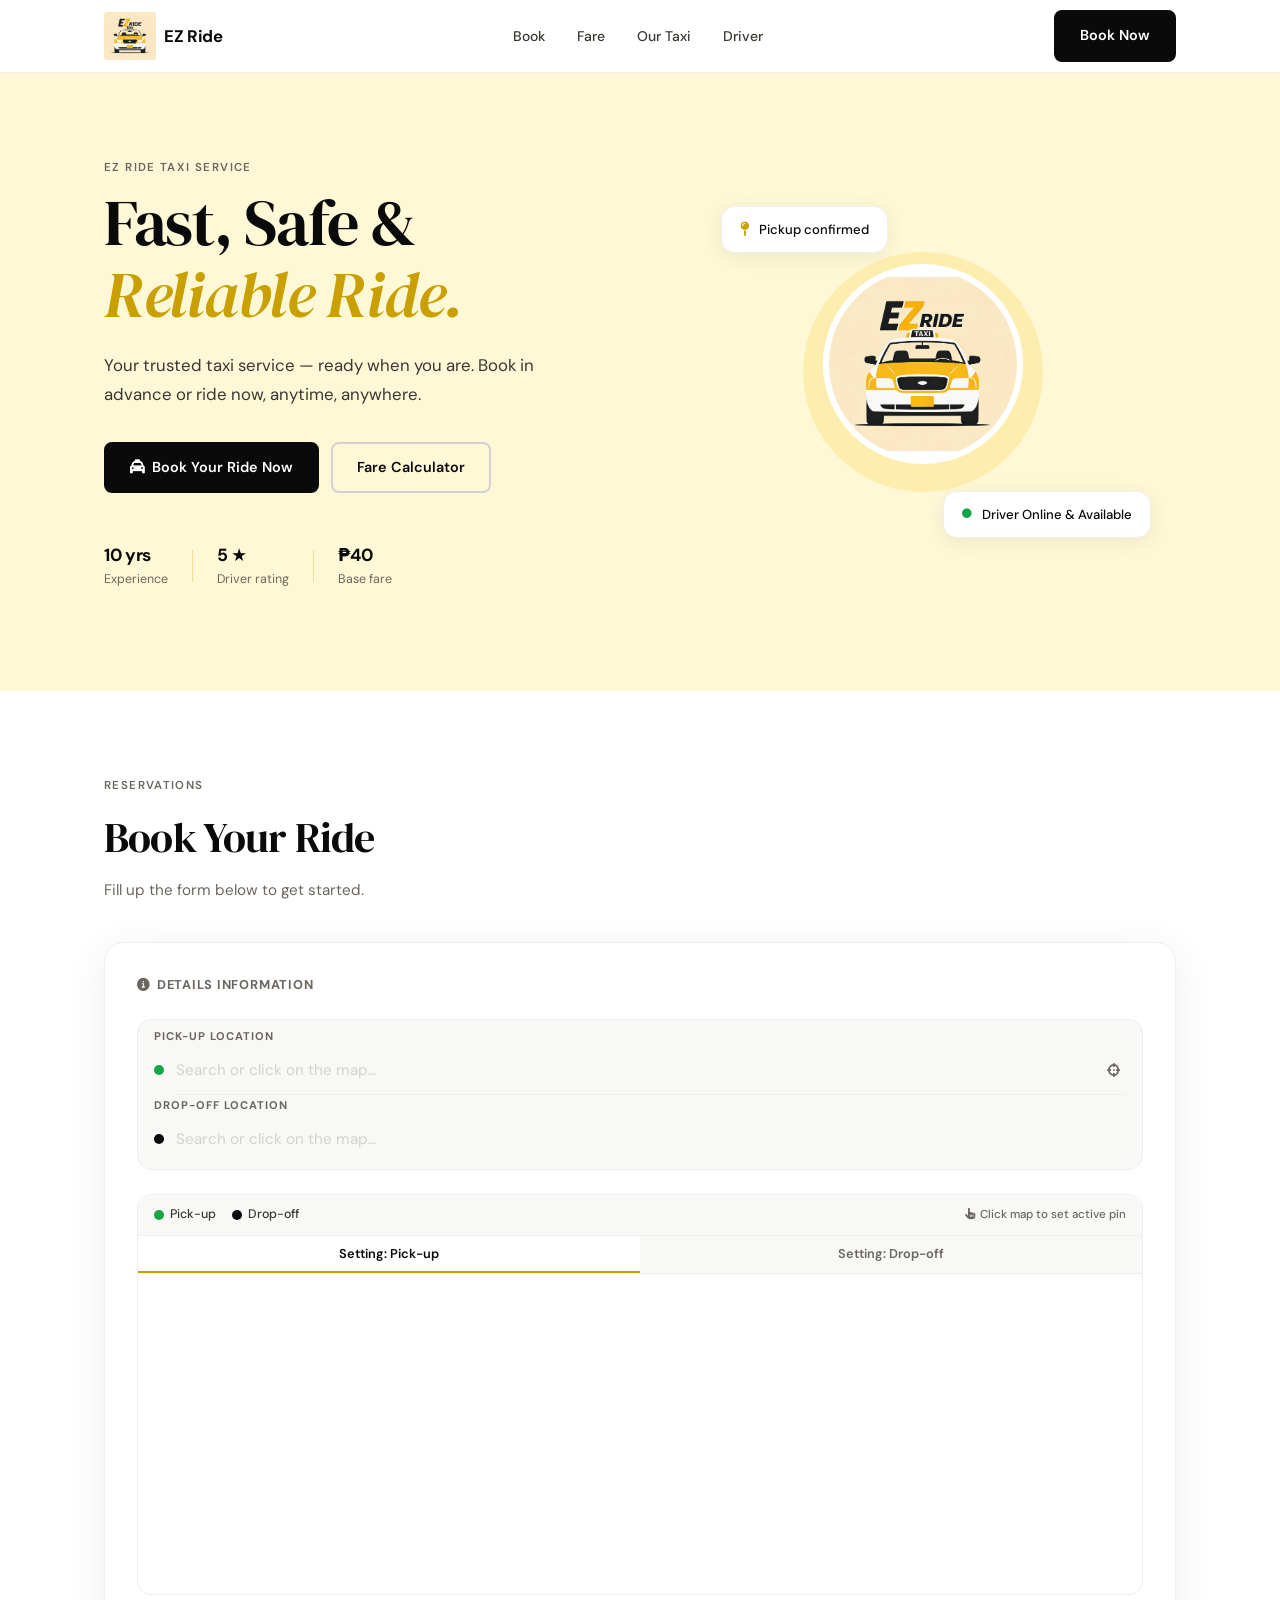
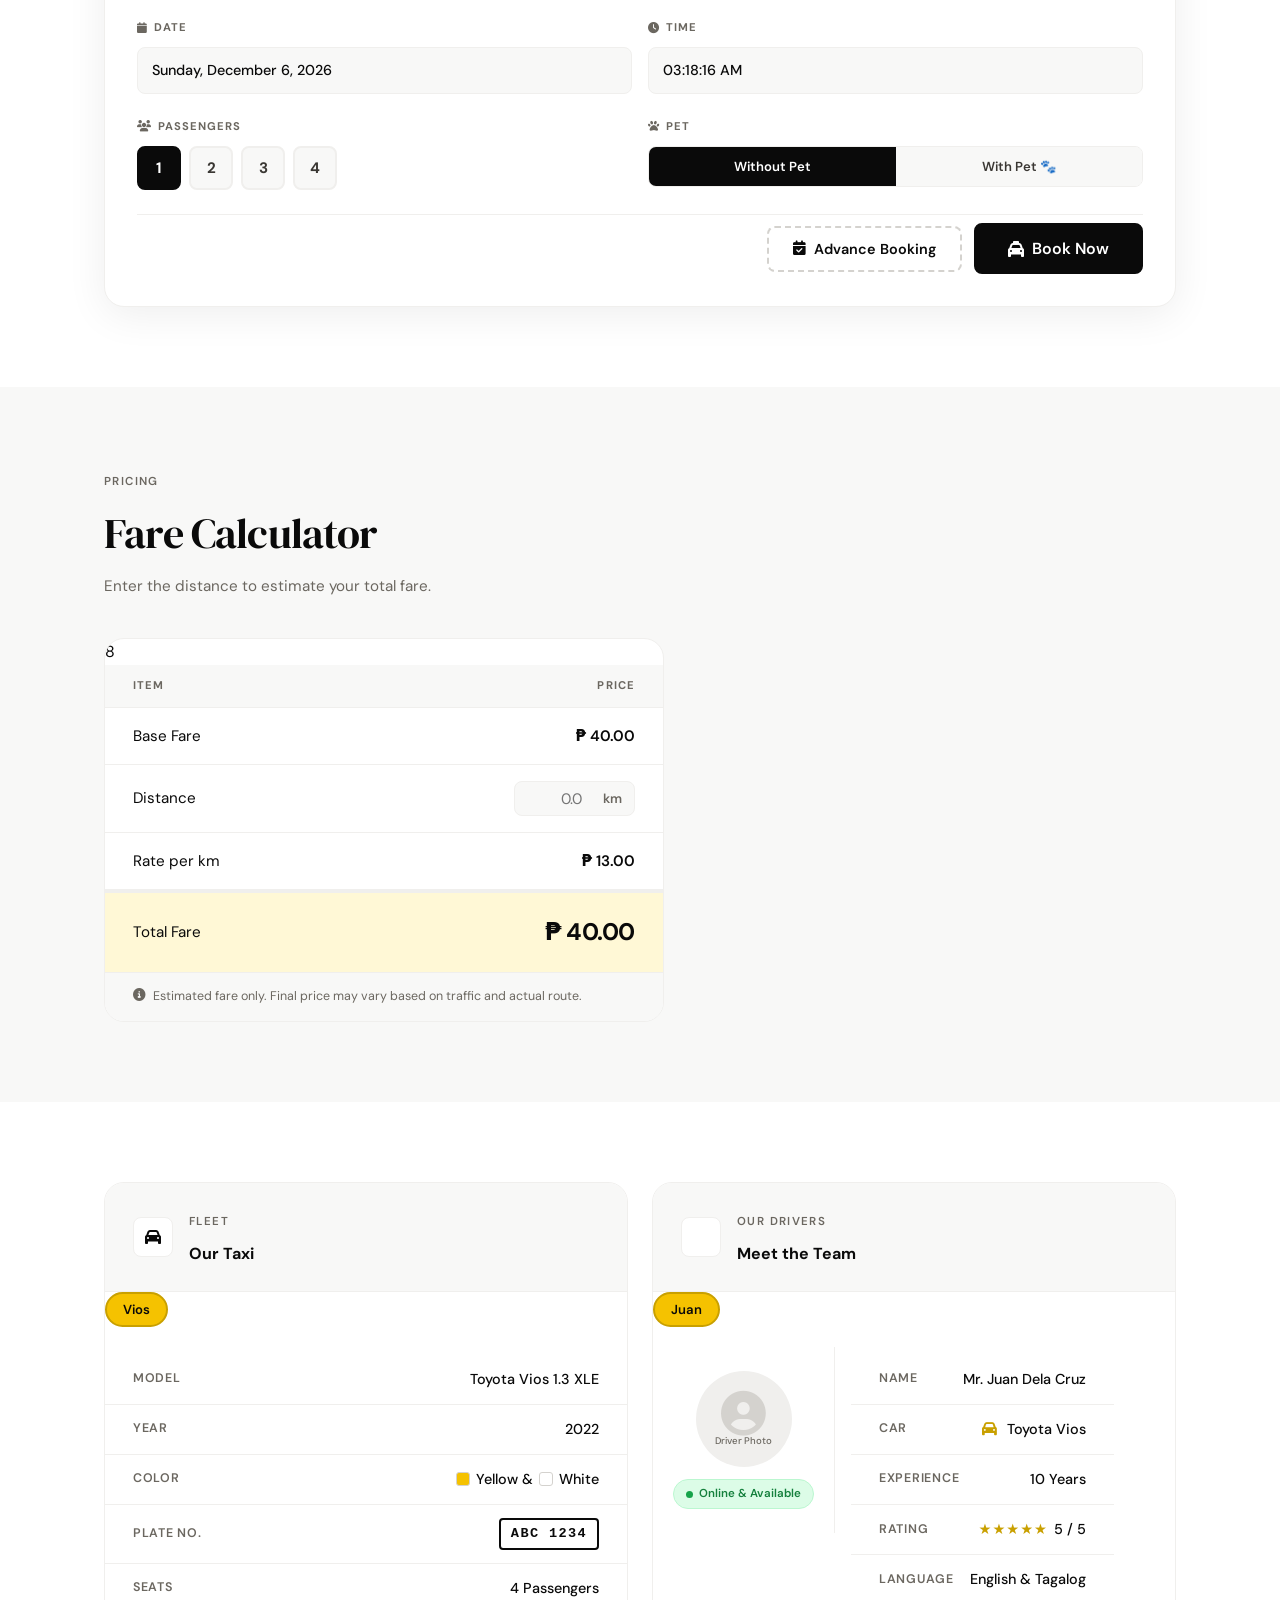
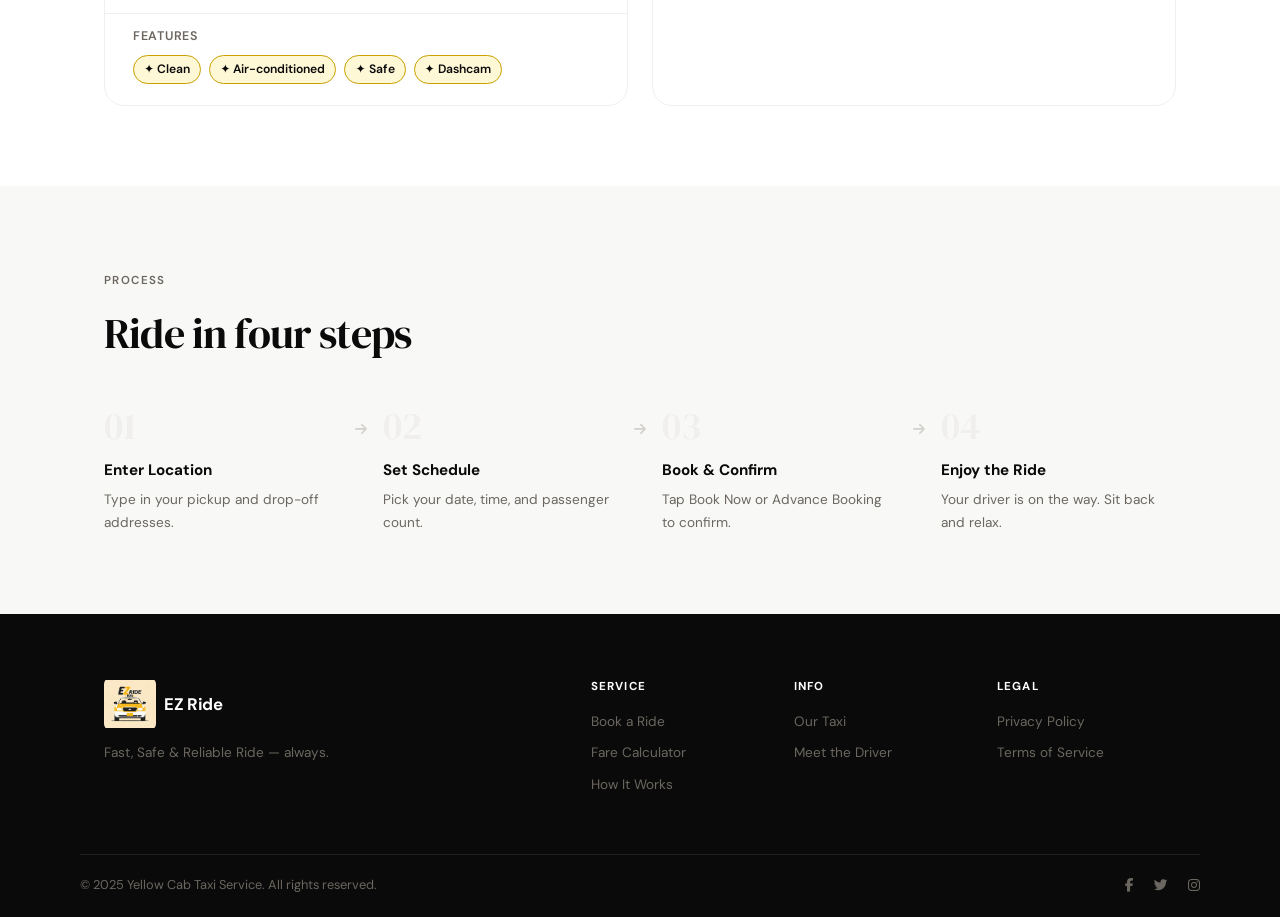
==== commit 6571ae3f: "second commit" ====
--- a/index.html
+++ b/index.html
@@ -4,7 +4,7 @@
 <head>
   <meta charset="UTF-8" />
   <meta name="viewport" content="width=device-width, initial-scale=1.0" />
-  <title>EZ Ride Taxi — Fast, Safe & Reliable</title>
+  <title>EZ Riders Taxi — Fast, Safe & Reliable</title>
   <link rel="preconnect" href="https://fonts.googleapis.com">
   <link rel="preconnect" href="https://fonts.gstatic.com" crossorigin>
   <link
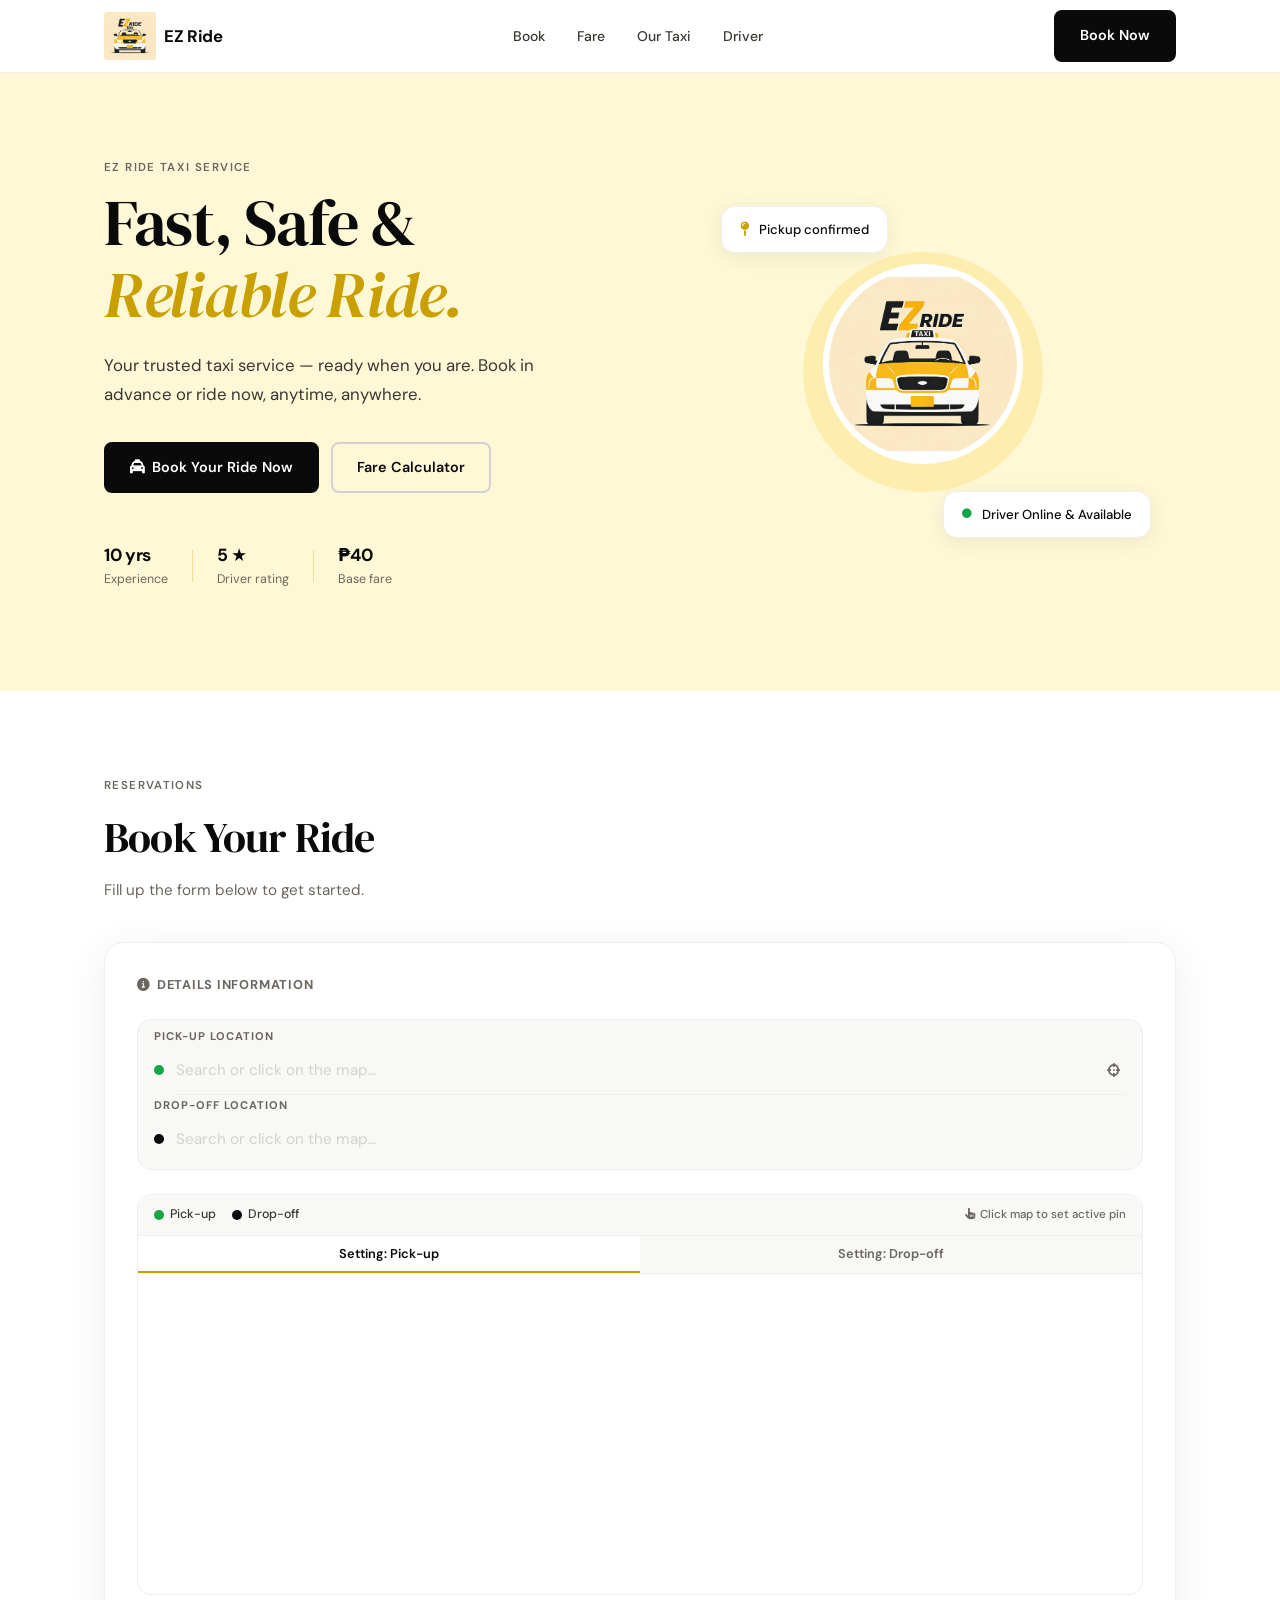
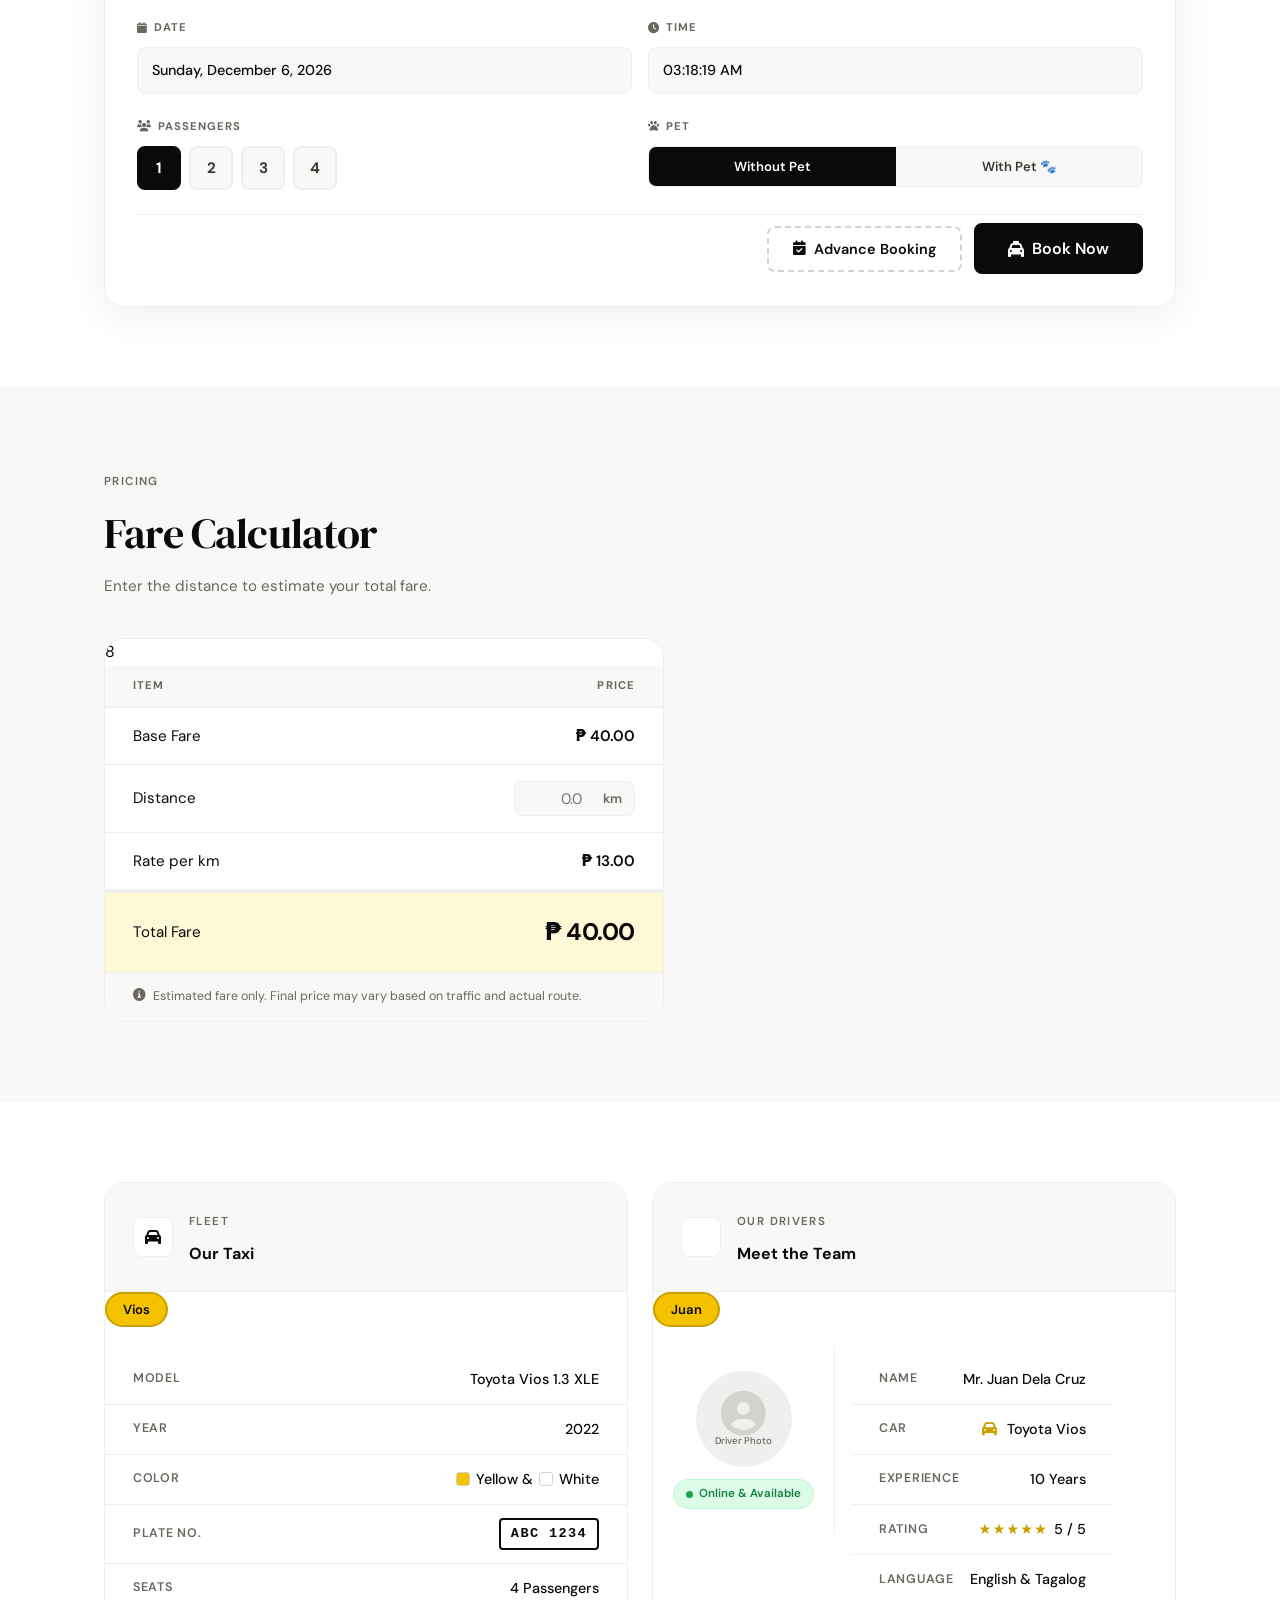
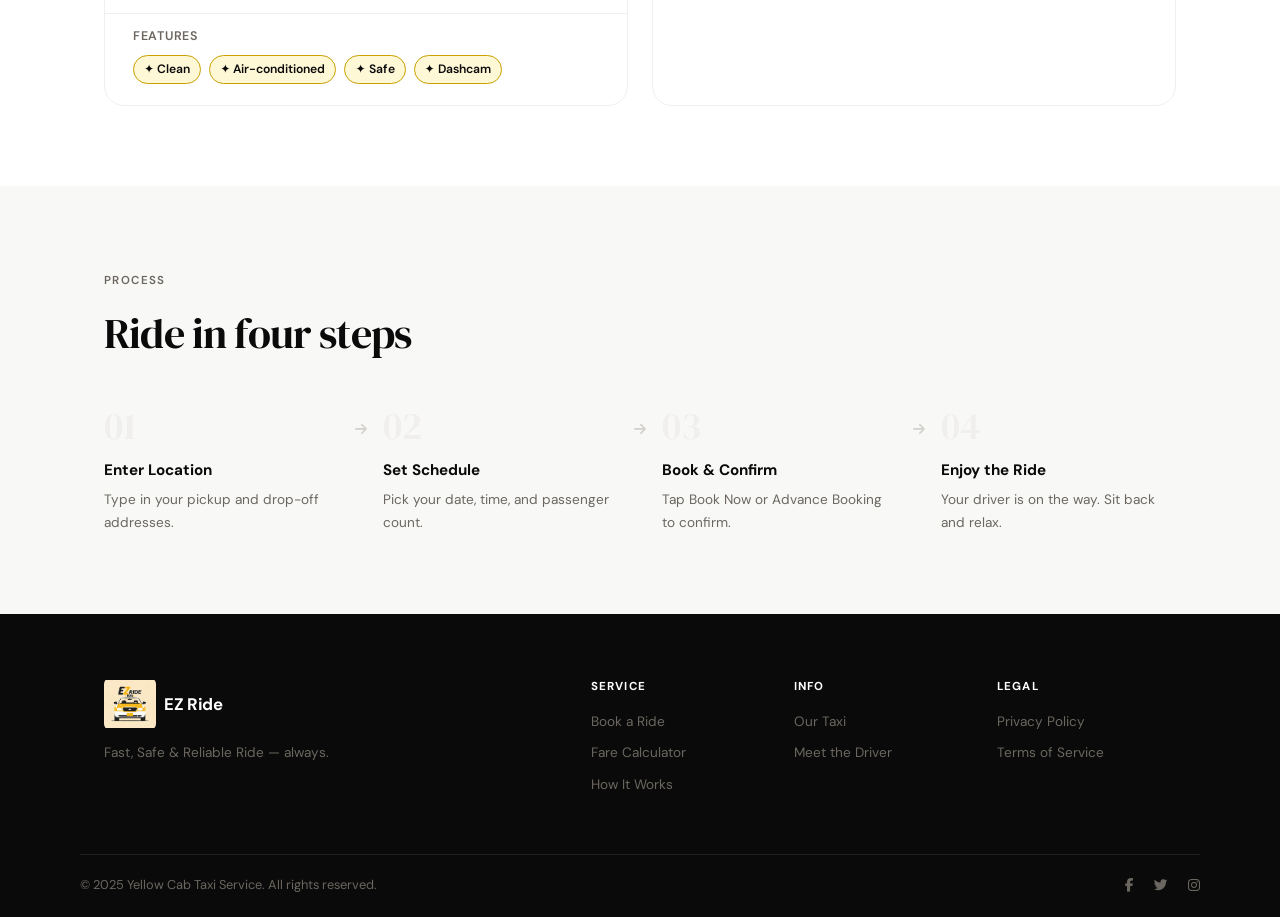
==== commit 90a532bf: "third commit" ====
--- a/index.html
+++ b/index.html
@@ -4,7 +4,7 @@
 <head>
   <meta charset="UTF-8" />
   <meta name="viewport" content="width=device-width, initial-scale=1.0" />
-  <title>EZ Riders Taxi — Fast, Safe & Reliable</title>
+  <title>EZ Rides Taxi — Fast, Safe & Reliable</title>
   <link rel="preconnect" href="https://fonts.googleapis.com">
   <link rel="preconnect" href="https://fonts.gstatic.com" crossorigin>
   <link
